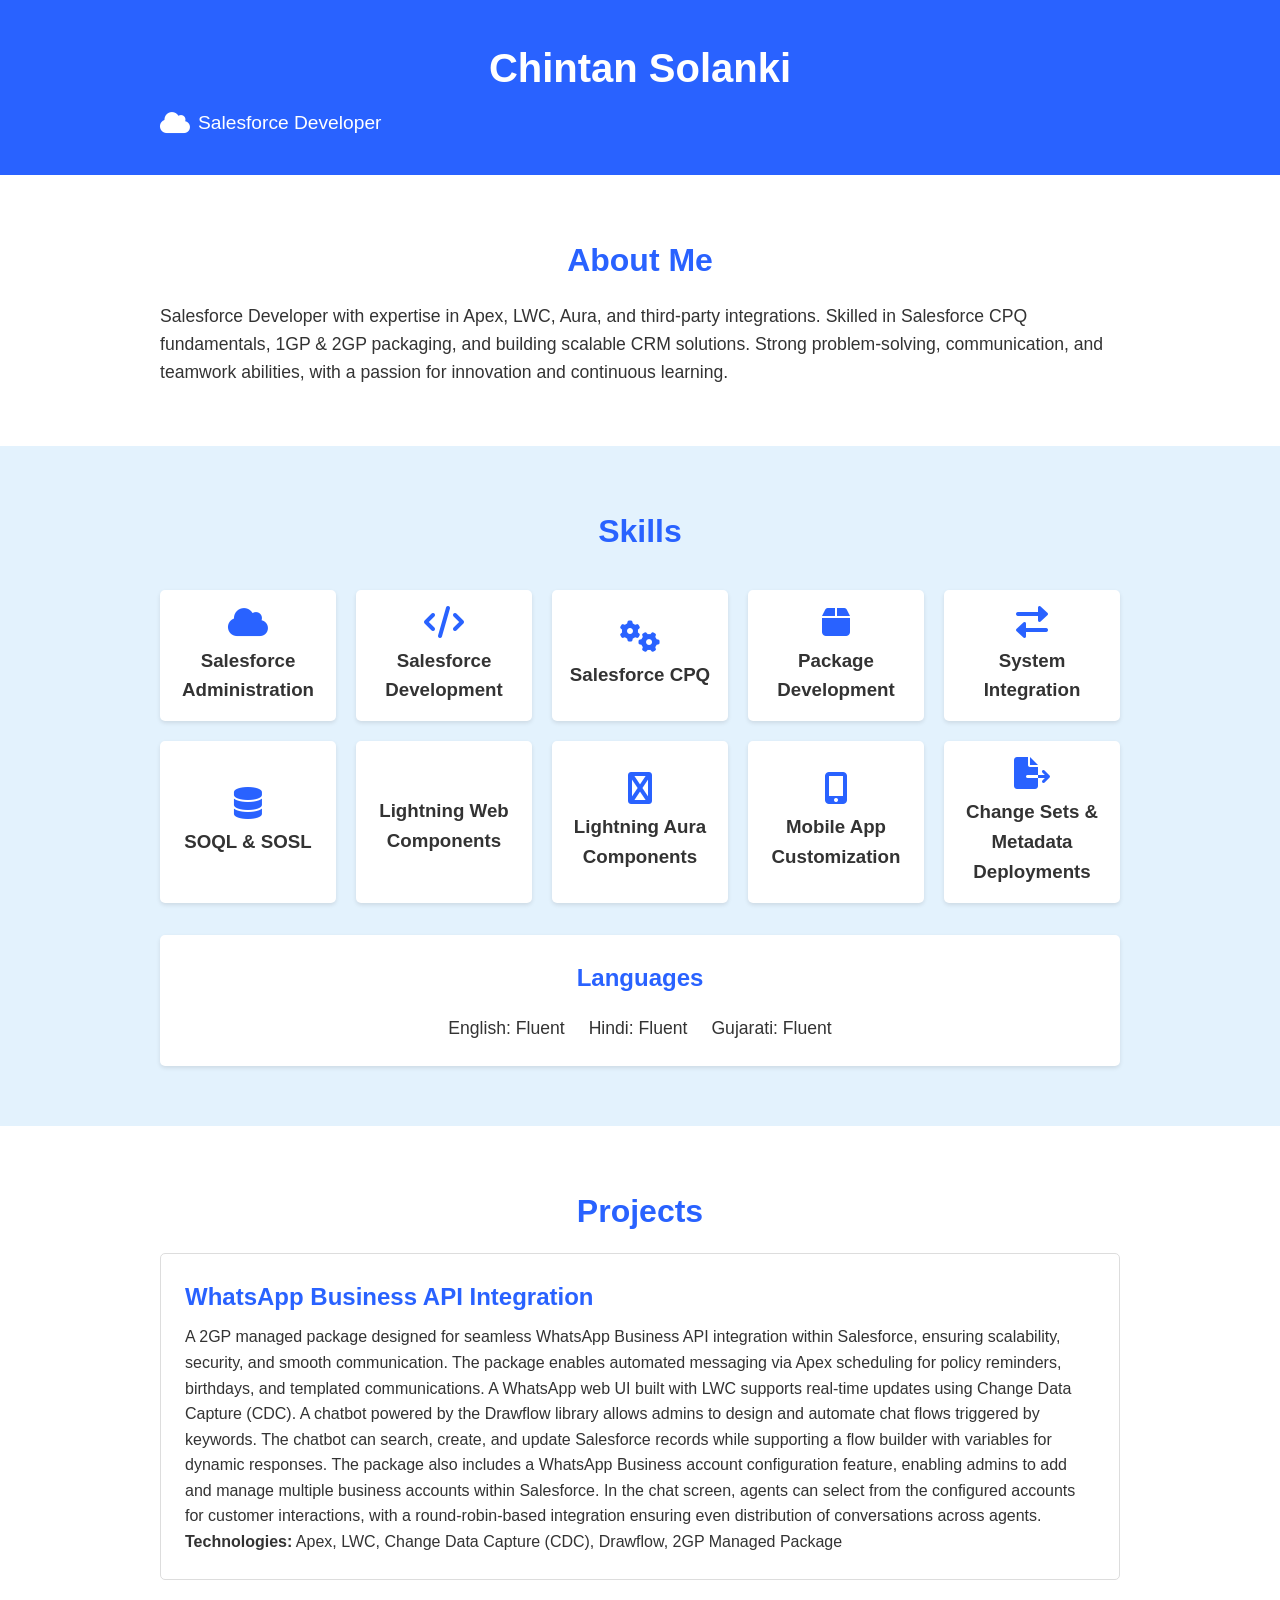
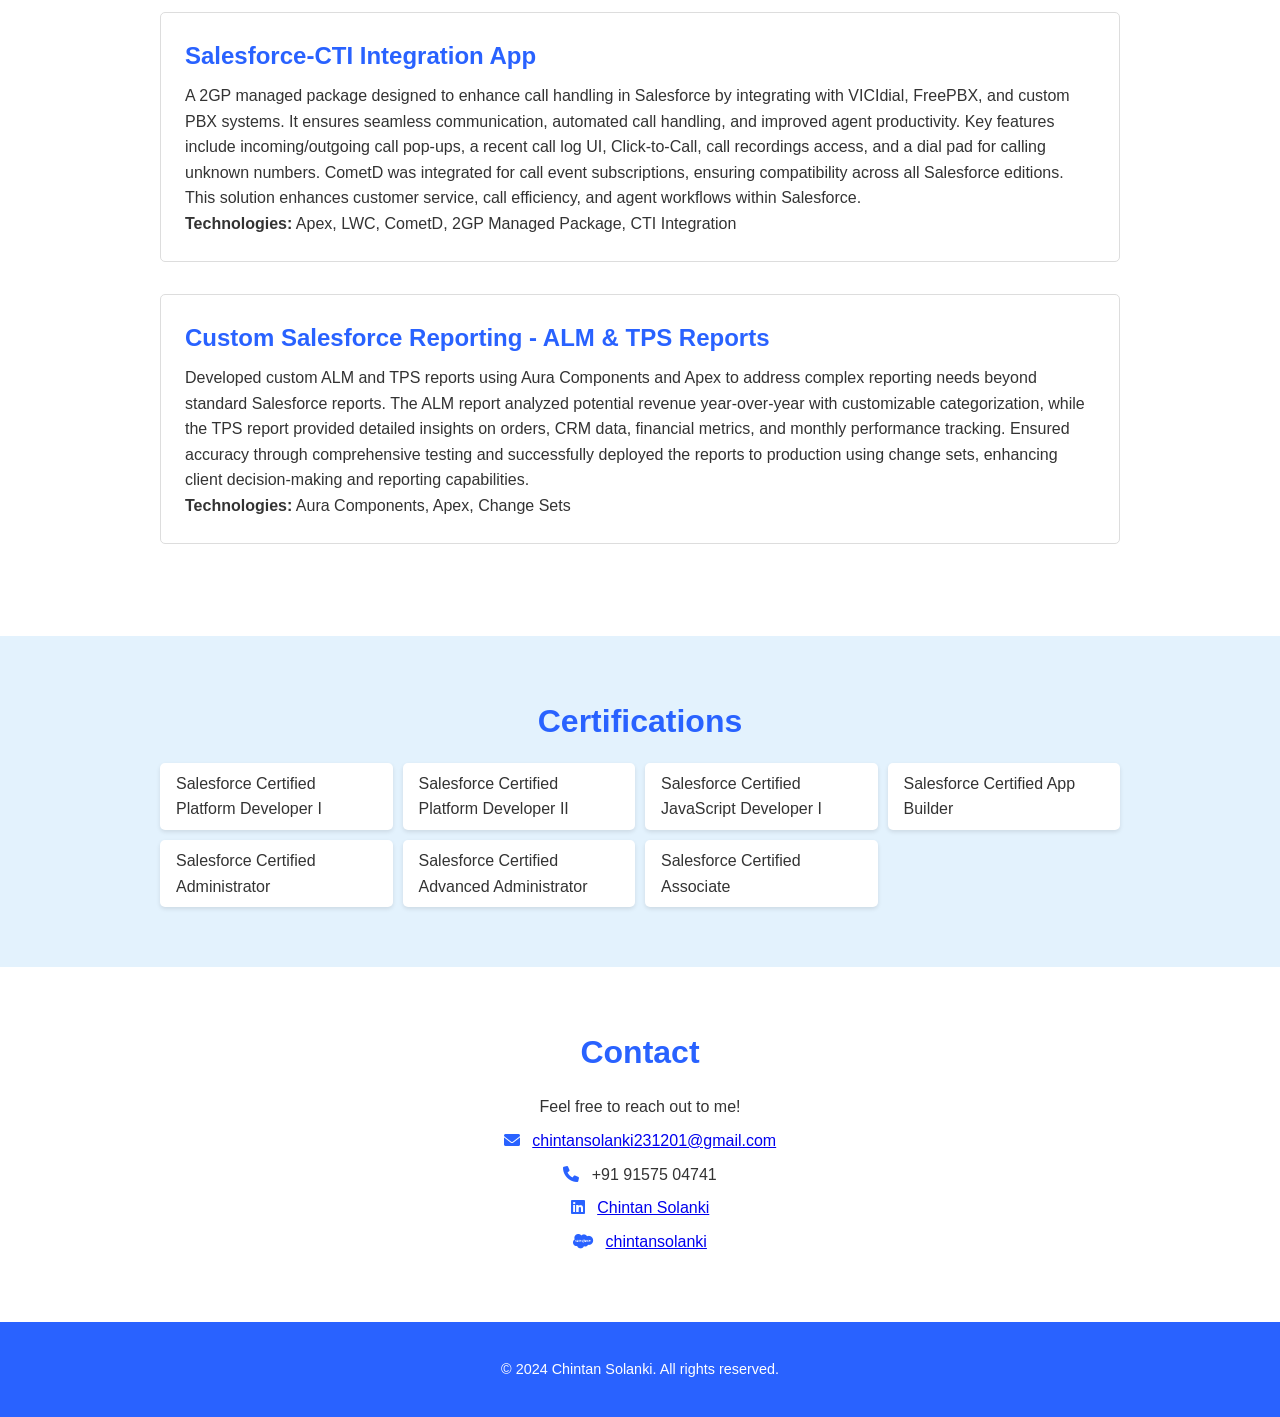
==== index.html @ a6b434b8 "SF Icon Placement Fix" ====
<!DOCTYPE html>
<html lang="en">

    <head>
        <meta charset="UTF-8">
        <meta name="viewport" content="width=device-width, initial-scale=1.0">
        <title>Chintan Solanki - Salesforce Developer</title>
        <link rel="stylesheet" href="css/style.css">
        <link rel="stylesheet" href="https://cdnjs.cloudflare.com/ajax/libs/font-awesome/6.0.0/css/all.min.css"
            integrity="sha512-9usAa10IRO0HhonpyAIVpjrylPvoDwiPUiKdWk5t3PyolY1cOd4DSE0Ga+ri4AuTroPR5aQvXU9xC6qOPnzFeg=="
            crossorigin="anonymous" referrerpolicy="no-referrer" />
            <link rel="icon" href="images/profile.png" type="image/x-icon">
    </head>

    <body>

        <header>
            <div class="container">
                <h1>Chintan Solanki</h1>
                <!-- <img src="images/sf-dev.png" alt=""></img> -->
                <div class="tagline-container">
                    <i class="fa-solid fa-cloud"></i>
                    <p class="tagline">Salesforce Developer</p>
                </div>
            </div>
        </header>

        <main>
            <section id="about" class="about-section">
                <div class="container">
                    <h2>About Me</h2>
                    <p>Salesforce Developer with expertise in Apex, LWC, Aura, and third-party integrations. Skilled in Salesforce CPQ fundamentals, 1GP & 2GP packaging, and building scalable CRM solutions. Strong problem-solving, communication, and teamwork abilities, with a passion for innovation and continuous learning.</p>
                </div>
            </section>

            <section id="skills" class="skills-section">
                <div class="container">
                    <h2>Skills</h2>
                    <div class="skills-grid">
                        <div class="skill-item">
                            <i class="fas fa-cloud"></i>
                            <h3>Salesforce Administration</h3>
                        </div>
                        <div class="skill-item">
                            <i class="fas fa-code"></i>
                            <h3>Salesforce Development</h3>
                        </div>
                        <div class="skill-item">
                            <i class="fas fa-cogs"></i>
                            <h3>Salesforce CPQ</h3>
                        </div>
                        <div class="skill-item">
                            <i class="fas fa-box"></i>
                            <h3>Package Development</h3>
                        </div>
                        <div class="skill-item">
                            <i class="fas fa-exchange-alt"></i>
                            <h3>System Integration</h3>
                        </div>
                        <div class="skill-item">
                            <i class="fas fa-database"></i>
                            <h3>SOQL & SOSL</h3>
                        </div>
                        <div class="skill-item">
                            <i class="fab fa-lightning"></i>
                            <h3>Lightning Web Components</h3>
                        </div>
                        <div class="skill-item">
                            <i class="fab fa-bolt"></i>
                            <h3>Lightning Aura Components</h3>
                        </div>
                        <div class="skill-item">
                            <i class="fas fa-mobile-alt"></i>
                            <h3>Mobile App Customization</h3>
                        </div>
                        <div class="skill-item">
                            <i class="fas fa-file-export"></i>
                            <h3>Change Sets & Metadata Deployments</h3>
                        </div>
                    </div>

                    <div class="languages">
                        <h3>Languages</h3>
                        <ul>
                            <li>English: Fluent</li>
                            <li>Hindi: Fluent</li>
                            <li>Gujarati: Fluent</li>
                        </ul>
                    </div>
                </div>
            </section>

            <section id="projects" class="projects-section">
                <div class="container">
                    <h2>Projects</h2>
                    <div class="project-item">
                        <h3>WhatsApp Business API Integration</h3>
                        <p>A 2GP managed package designed for seamless WhatsApp Business API integration within Salesforce, ensuring scalability, security, and smooth communication. The package enables automated messaging via Apex scheduling for policy reminders, birthdays, and templated communications. A WhatsApp web UI built with LWC supports real-time updates using Change Data Capture (CDC). A chatbot powered by the Drawflow library allows admins to design and automate chat flows triggered by keywords. The chatbot can search, create, and update Salesforce records while supporting a flow builder with variables for dynamic responses. The package also includes a WhatsApp Business account configuration feature, enabling admins to add and manage multiple business accounts within Salesforce. In the chat screen, agents can select from the configured accounts for customer interactions, with a round-robin-based integration ensuring even distribution of conversations across agents.</p>
                        <p><strong>Technologies:</strong> Apex, LWC, Change Data Capture (CDC), Drawflow, 2GP Managed Package</p>
                    </div>
                    <div class="project-item">
                        <h3>Salesforce-CTI Integration App</h3>
                        <p>A 2GP managed package designed to enhance call handling in Salesforce by integrating with VICIdial, FreePBX, and custom PBX systems. It ensures seamless communication, automated call handling, and improved agent productivity. Key features include incoming/outgoing call pop-ups, a recent call log UI, Click-to-Call, call recordings access, and a dial pad for calling unknown numbers. CometD was integrated for call event subscriptions, ensuring compatibility across all Salesforce editions. This solution enhances customer service, call efficiency, and agent workflows within Salesforce.</p>
                        <p><strong>Technologies:</strong> Apex, LWC, CometD, 2GP Managed Package, CTI Integration</p>
                    </div>
                    <div class="project-item">
                        <h3>Custom Salesforce Reporting - ALM & TPS Reports</h3>
                        <p>Developed custom ALM and TPS reports using Aura Components and Apex to address complex reporting needs beyond standard Salesforce reports. The ALM report analyzed potential revenue year-over-year with customizable categorization, while the TPS report provided detailed insights on orders, CRM data, financial metrics, and monthly performance tracking. Ensured accuracy through comprehensive testing and successfully deployed the reports to production using change sets, enhancing client decision-making and reporting capabilities.</p>
                        <p><strong>Technologies:</strong> Aura Components, Apex, Change Sets</p>
                    </div>
                </div>
            </section>

            <section id="certifications" class="certifications-section">
                <div class="container">
                    <h2>Certifications</h2>
                    <ul>
                        <li>Salesforce Certified Platform Developer I</li>
                        <li>Salesforce Certified Platform Developer II</li>
                        <li>Salesforce Certified JavaScript Developer I</li>
                        <li>Salesforce Certified App Builder</li>
                        <li>Salesforce Certified Administrator</li>
                        <li>Salesforce Certified Advanced Administrator</li>
                        <li>Salesforce Certified Associate</li>
                    </ul>
                </div>
            </section>

            <section id="contact" class="contact-section">
                <div class="container">
                    <h2>Contact</h2>
                    <div class="contact-details">
                        <p>Feel free to reach out to me!</p>
                        <p><i class="fas fa-envelope"></i> <a href="mailto:chintansolanki231201@gmail.com">chintansolanki231201@gmail.com</a></p>
                        <p><i class="fas fa-phone"></i> +91 91575 04741</p>
                        <p><i class="fab fa-linkedin"></i> <a href="https://www.linkedin.com/in/Chintan Solanki" target="_blank">Chintan Solanki</a></p>
                        <p><i class="fab fa-salesforce"></i> <a href="https://trailblazer.salesforce.com/me/chintansolanki" target="_blank">chintansolanki</a></p>
                    </div>
                </div>
            </section>
        </main>

        <footer>
            <div class="container">
                <p>&copy; 2024 Chintan Solanki. All rights reserved.</p>
            </div>
        </footer>

    </body>

</html>
---- css/style.css ----
/* Reset some default styles */
body, h1, h2, h3, p, ul, li {
    margin: 0;
    padding: 0;
}

body {
    font-family: 'Open Sans', sans-serif; /* Or Lato, Roboto */
    line-height: 1.6;
    background-color: #f4f8fb; /* Very light blue background */
    color: #333;
}

.container {
    max-width: 960px;
    margin: 0 auto;
    padding: 20px;
}

header {
    background-color: #2962ff;
    color: white;
    padding: 1rem 0;
    text-align: center;
}

header h1 {
    font-size: 2.5rem;
    margin-bottom: 0.5rem;
}

header .tagline {
    font-size: 1.2rem; /* Corrected typo: was 12.rem */
    font-weight: 300;
}

.tagline-container {
    display: flex;
    align-items: center;
    gap: 8px; /* Adjust spacing between icon and text */
}

.tagline-container i {
    font-size: 1.5rem; /* Adjust icon size */
}

.cta-button {
    display: inline-block;
    padding: 0.75rem 1.5rem;
    background-color: #00b0ff; /* A lighter, accent blue */
    color: white;
    text-decoration: none;
    border-radius: 5px;
    margin-top: 1rem;
    transition: background-color 0.3s ease;
}

.cta-button:hover {
    background-color: #0091ea;
}

/* Main Sections */
main section {
    padding: 40px 0;
}

main h2 {
    font-size: 2rem;
    margin-bottom: 1rem;
    color: #2962ff;
    text-align: center;
}

/* About Section */
.about-section {
    background-color: white;
}

.about-section p {
    font-size: 1.1rem;
}

/* Skills Section */
.skills-section {
    background-color: #e3f2fd; /* Lightest blue for skills */
}

.skills-grid {
    display: grid;
    grid-template-columns: repeat(auto-fit, minmax(150px, 1fr));
    gap: 20px;
    text-align: center;
    margin-top: 2rem;
}

.skill-item {
    background-color: white;
    padding: 1rem;
    border-radius: 5px;
    box-shadow: 0 2px 4px rgba(0, 0, 0, 0.1);
    display: flex; /* For icon and text alignment */
    flex-direction: column;
    align-items: center;
    justify-content: center;
}

.skill-item i {
    font-size: 2rem;
    color: #2962ff;
    margin-bottom: 0.5rem;
}

/* Languages Section Redesign */
.languages {
    margin-top: 2rem;
    background-color: white;
    padding: 1.5rem;
    border-radius: 5px;
    box-shadow: 0 2px 4px rgba(0, 0, 0, 0.1);
    text-align: center;
}

.languages h3 {
    font-size: 1.5rem;
    color: #2962ff;
    margin-bottom: 1rem;
}

.languages ul {
    list-style: none;
    padding: 0;
    display: flex;
    gap: 1.5rem;
    justify-content: center;
    align-items: center;
}

.languages li {
    font-size: 1.1rem;
}

/* Projects Section */
.projects-section {
    background-color: white;
}

.project-item {
    margin-bottom: 2rem;
    padding: 1.5rem;
    border: 1px solid #ddd;
    border-radius: 5px;
}

.project-item h3 {
    font-size: 1.5rem;
    color: #2962ff;
    margin-bottom: 0.5rem;
}

.project-item p {
    font-size: 1rem;
}

/* Certifications Section */
.certifications-section {
    background-color: #e3f2fd;
}

.certifications-section ul {
    list-style: none;
    display: grid;
    grid-template-columns: repeat(auto-fit, minmax(200px, 1fr));
    gap: 10px;
}

.certifications-section li {
    background-color: white;
    padding: 0.5rem 1rem;
    border-radius: 5px;
    box-shadow: 0 2px 4px rgba(0, 0, 0, 0.1);
}

/* Contact Section */
.contact-section {
    background-color: white;
}

.contact-details {
    margin-top: 1rem;
    text-align: center;
}

.contact-details p {
    margin-bottom: 0.5rem;
}

.contact-details i {
    margin-right: 0.5rem;
    color: #2962ff;
}

/* Footer */
footer {
    background-color: #2962ff;
    color: white;
    text-align: center;
    padding: 1rem 0;
    font-size: 0.9rem;
}

/* Responsive Design */
@media (max-width: 768px) {
    .container {
        padding: 10px;
    }

    header h1 {
        font-size: 2rem;
    }

    .skills-grid {
        grid-template-columns: repeat(auto-fit, minmax(100px, 1fr));
    }

    .certifications-section ul {
         grid-template-columns: 1fr;
    }

    .languages ul {
        flex-direction: column;
    }
}
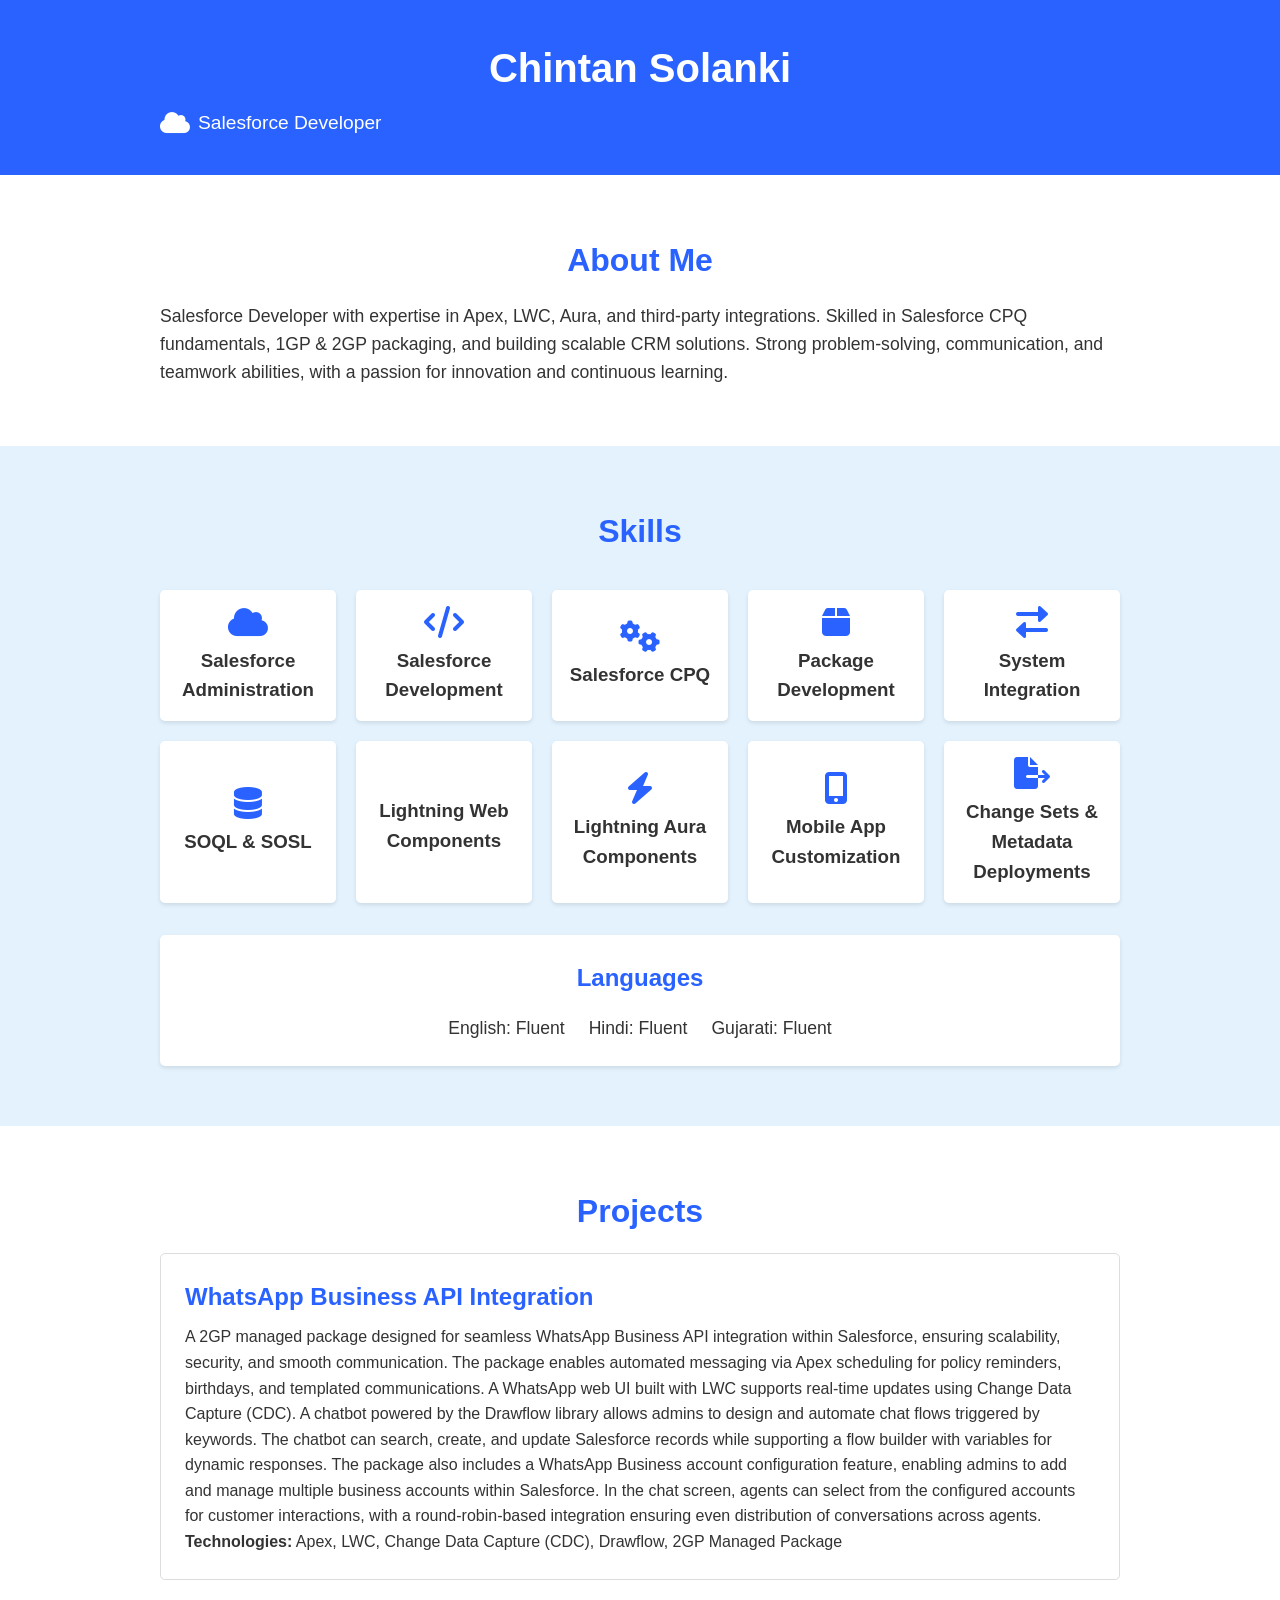
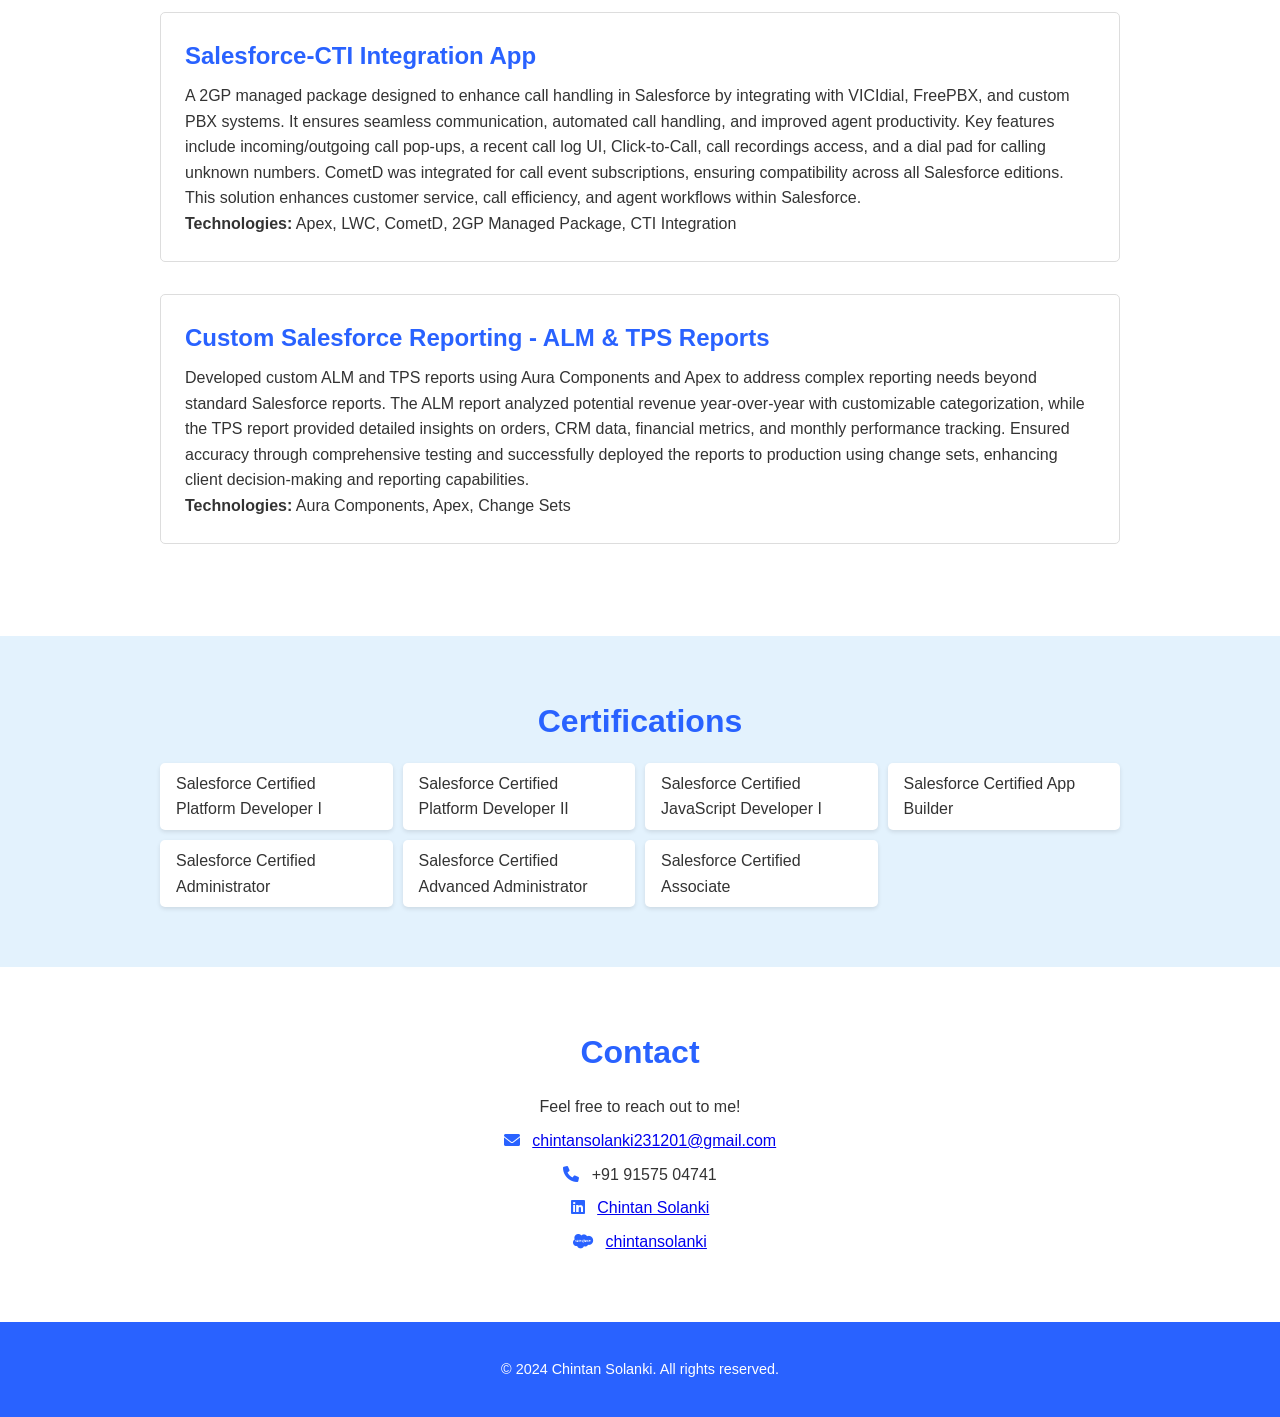
==== commit 172042e2: "Skills Icon Change" ====
--- a/index.html
+++ b/index.html
@@ -62,11 +62,11 @@
                             <h3>SOQL & SOSL</h3>
                         </div>
                         <div class="skill-item">
-                            <i class="fab fa-lightning"></i>
+                            <i class="fas fa-lightning"></i>
                             <h3>Lightning Web Components</h3>
                         </div>
                         <div class="skill-item">
-                            <i class="fab fa-bolt"></i>
+                            <i class="fas fa-bolt"></i>
                             <h3>Lightning Aura Components</h3>
                         </div>
                         <div class="skill-item">
--- a/css/style.css
+++ b/css/style.css
@@ -38,6 +38,7 @@
     display: flex;
     align-items: center;
     gap: 8px; /* Adjust spacing between icon and text */
+    justify-self: center;
 }
 
 .tagline-container i {
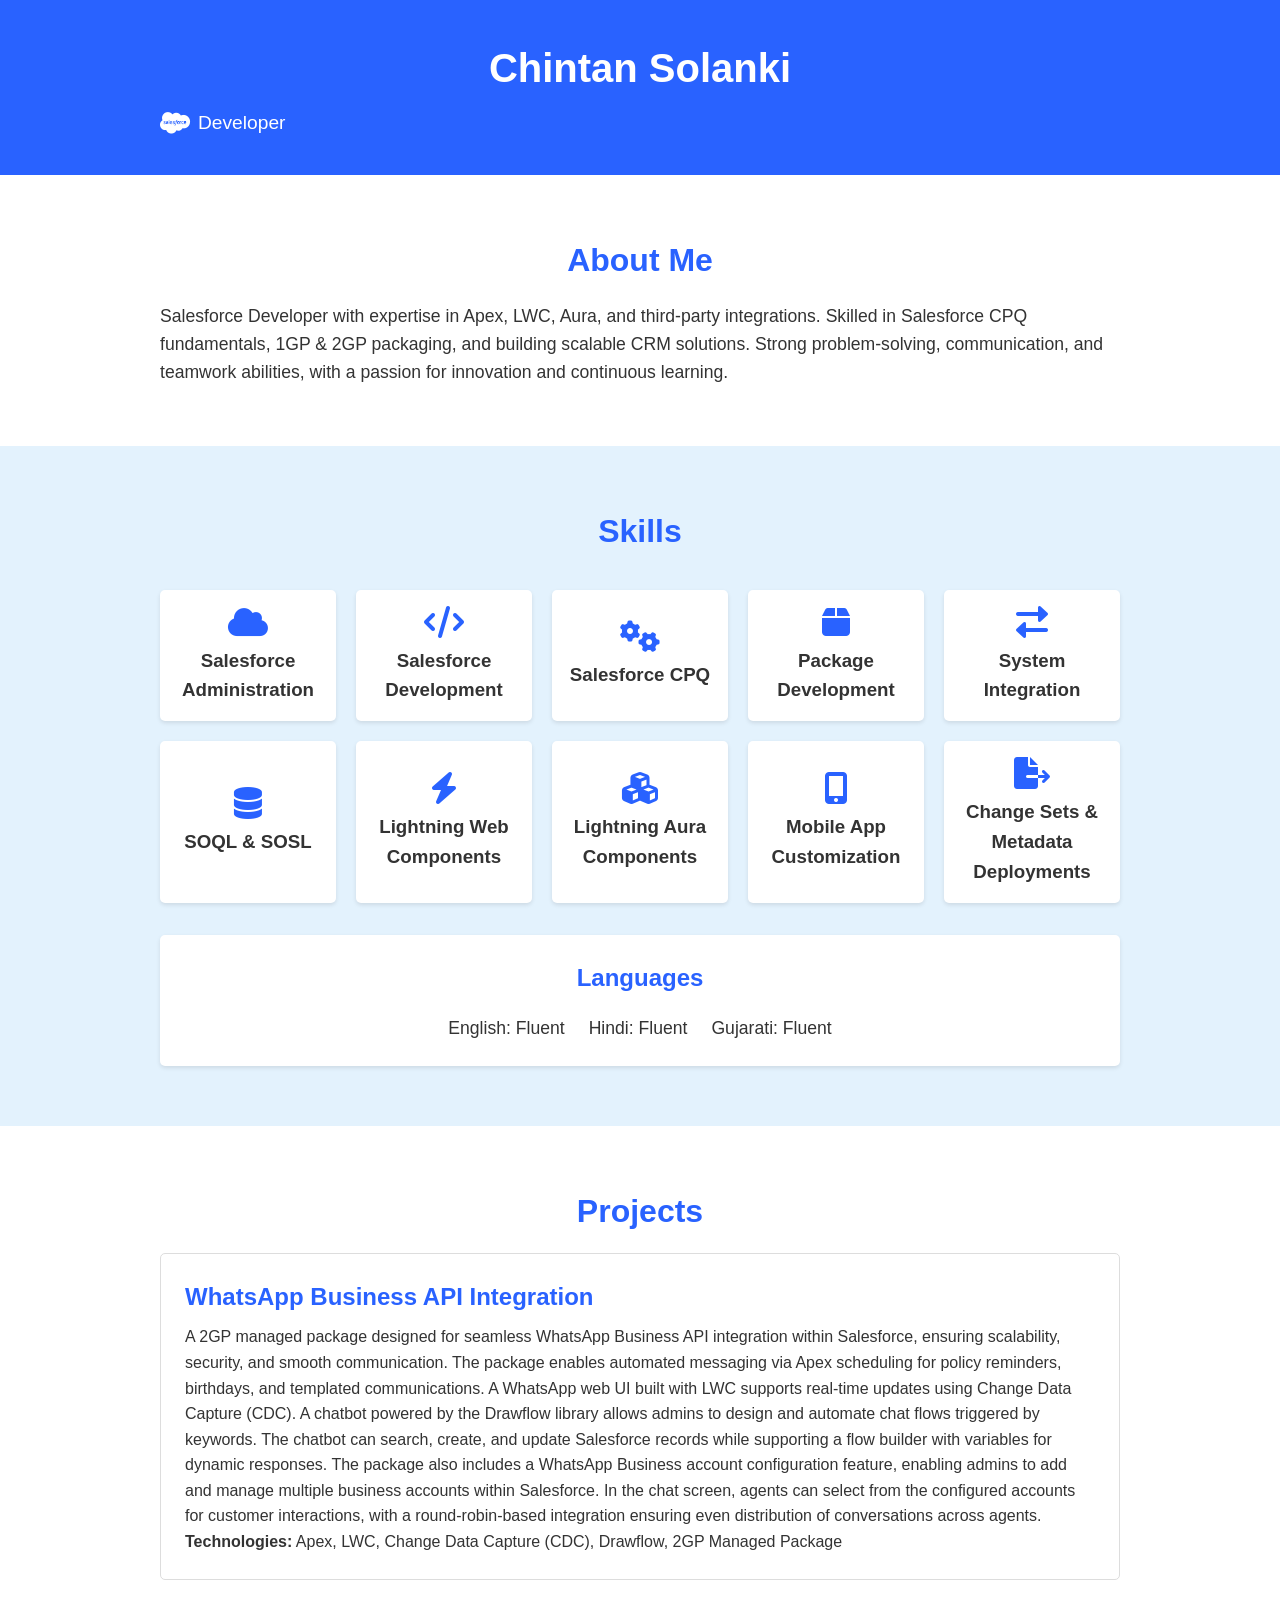
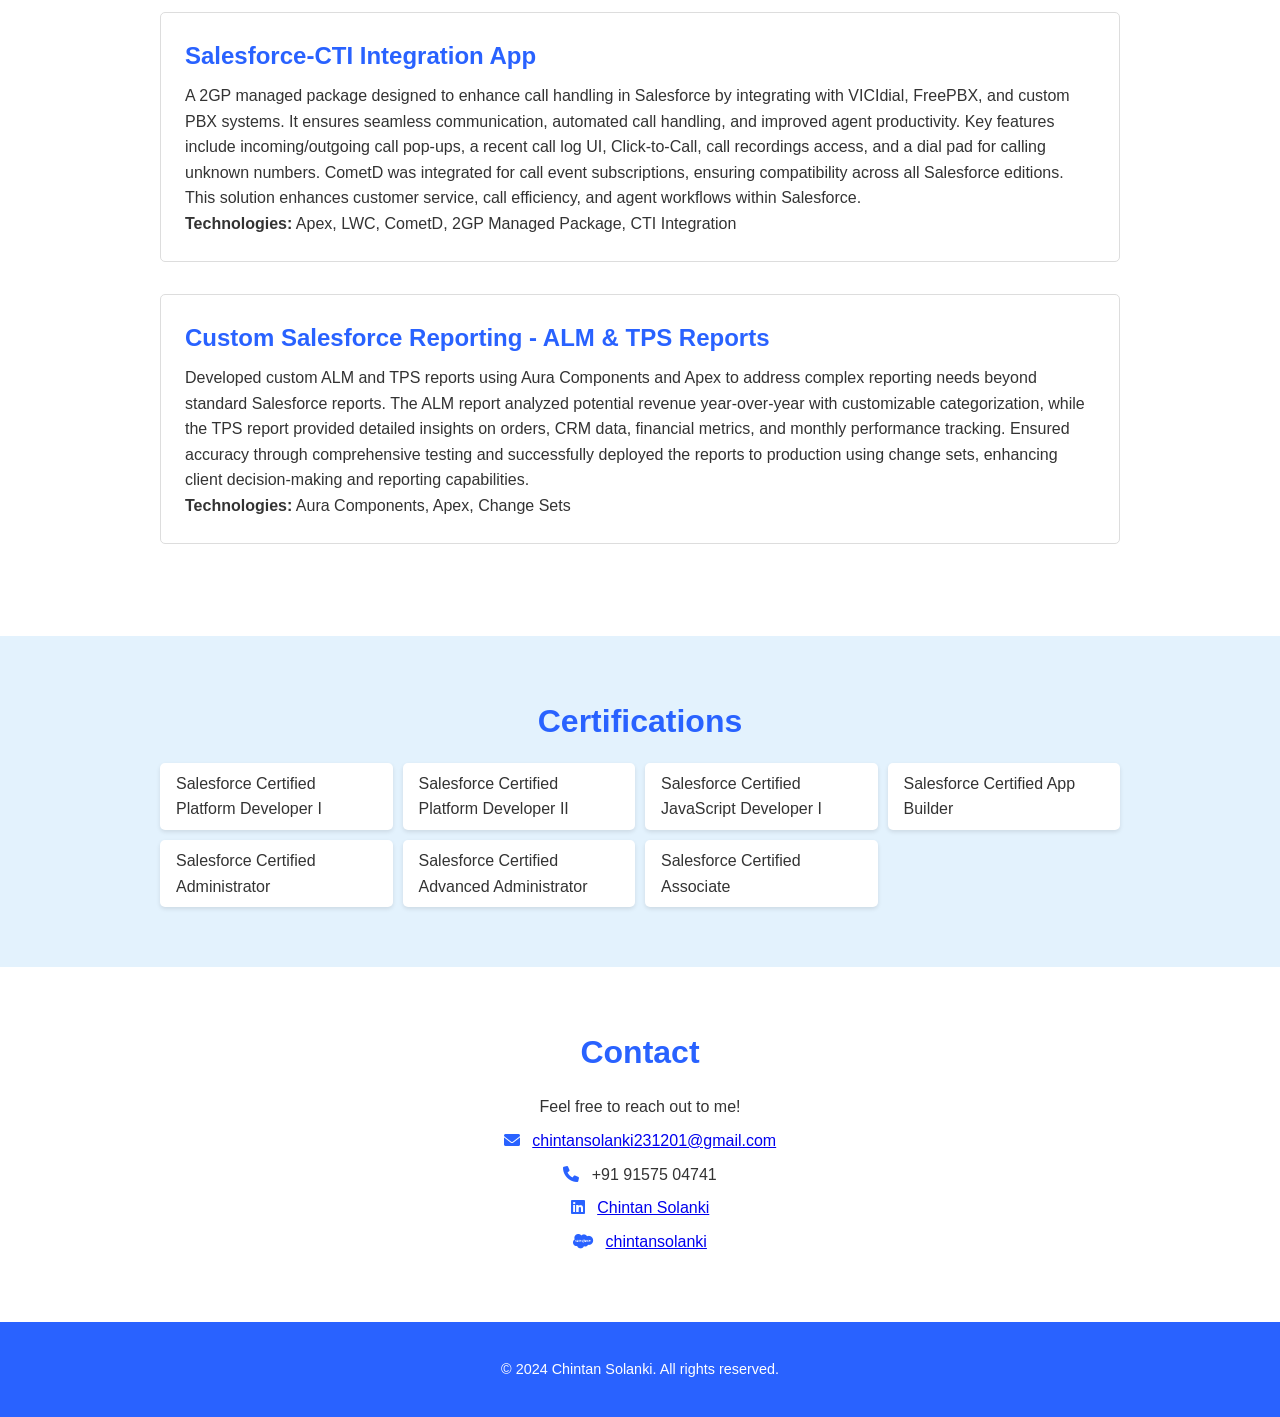
==== commit 1d477bcd: "Icons Change" ====
--- a/index.html
+++ b/index.html
@@ -19,8 +19,9 @@
                 <h1>Chintan Solanki</h1>
                 <!-- <img src="images/sf-dev.png" alt=""></img> -->
                 <div class="tagline-container">
-                    <i class="fa-solid fa-cloud"></i>
-                    <p class="tagline">Salesforce Developer</p>
+                    <!-- <i class="fa-solid fa-cloud"></i> -->
+                    <i class="fa-brands fa-salesforce"></i>
+                    <p class="tagline">Developer</p>
                 </div>
             </div>
         </header>
@@ -62,11 +63,11 @@
                             <h3>SOQL & SOSL</h3>
                         </div>
                         <div class="skill-item">
-                            <i class="fas fa-lightning"></i>
+                            <i class="fas fa-bolt"></i>
                             <h3>Lightning Web Components</h3>
                         </div>
                         <div class="skill-item">
-                            <i class="fas fa-bolt"></i>
+                            <i class="fas fa-cubes"></i>
                             <h3>Lightning Aura Components</h3>
                         </div>
                         <div class="skill-item">
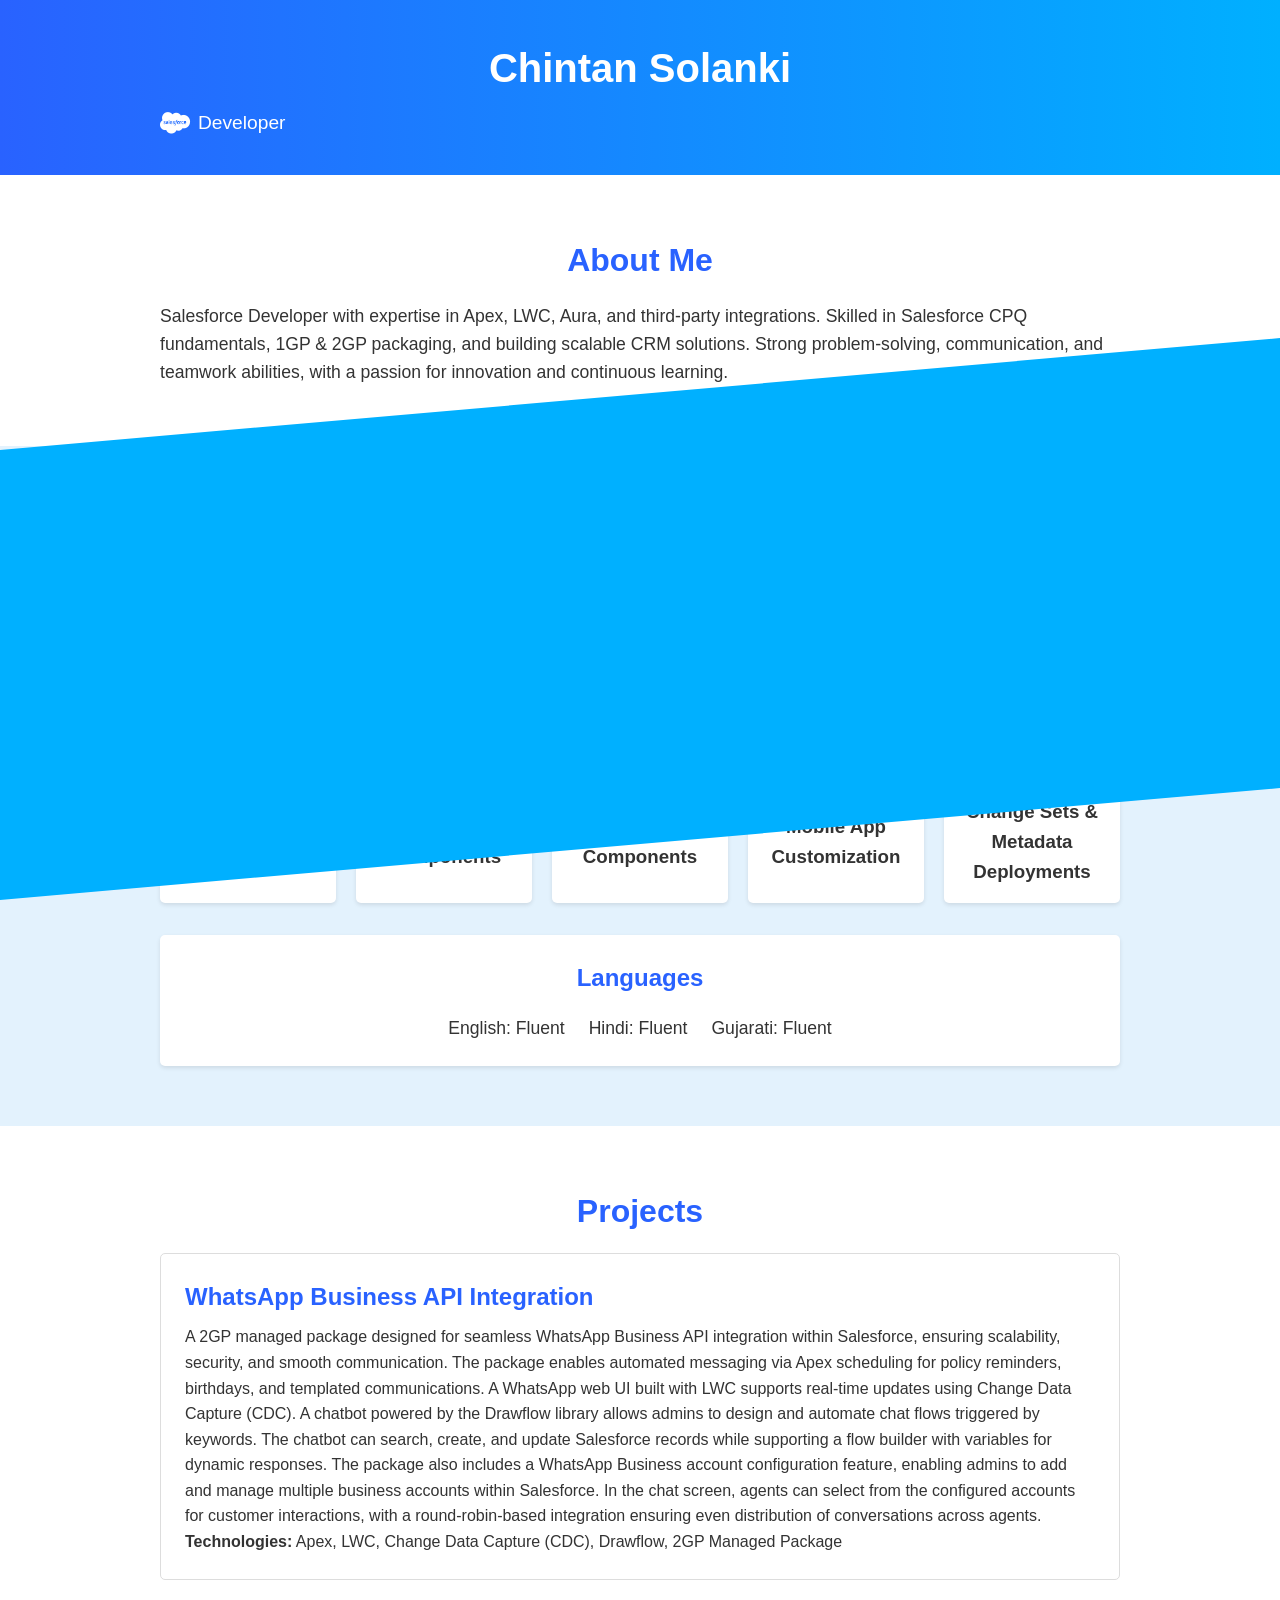
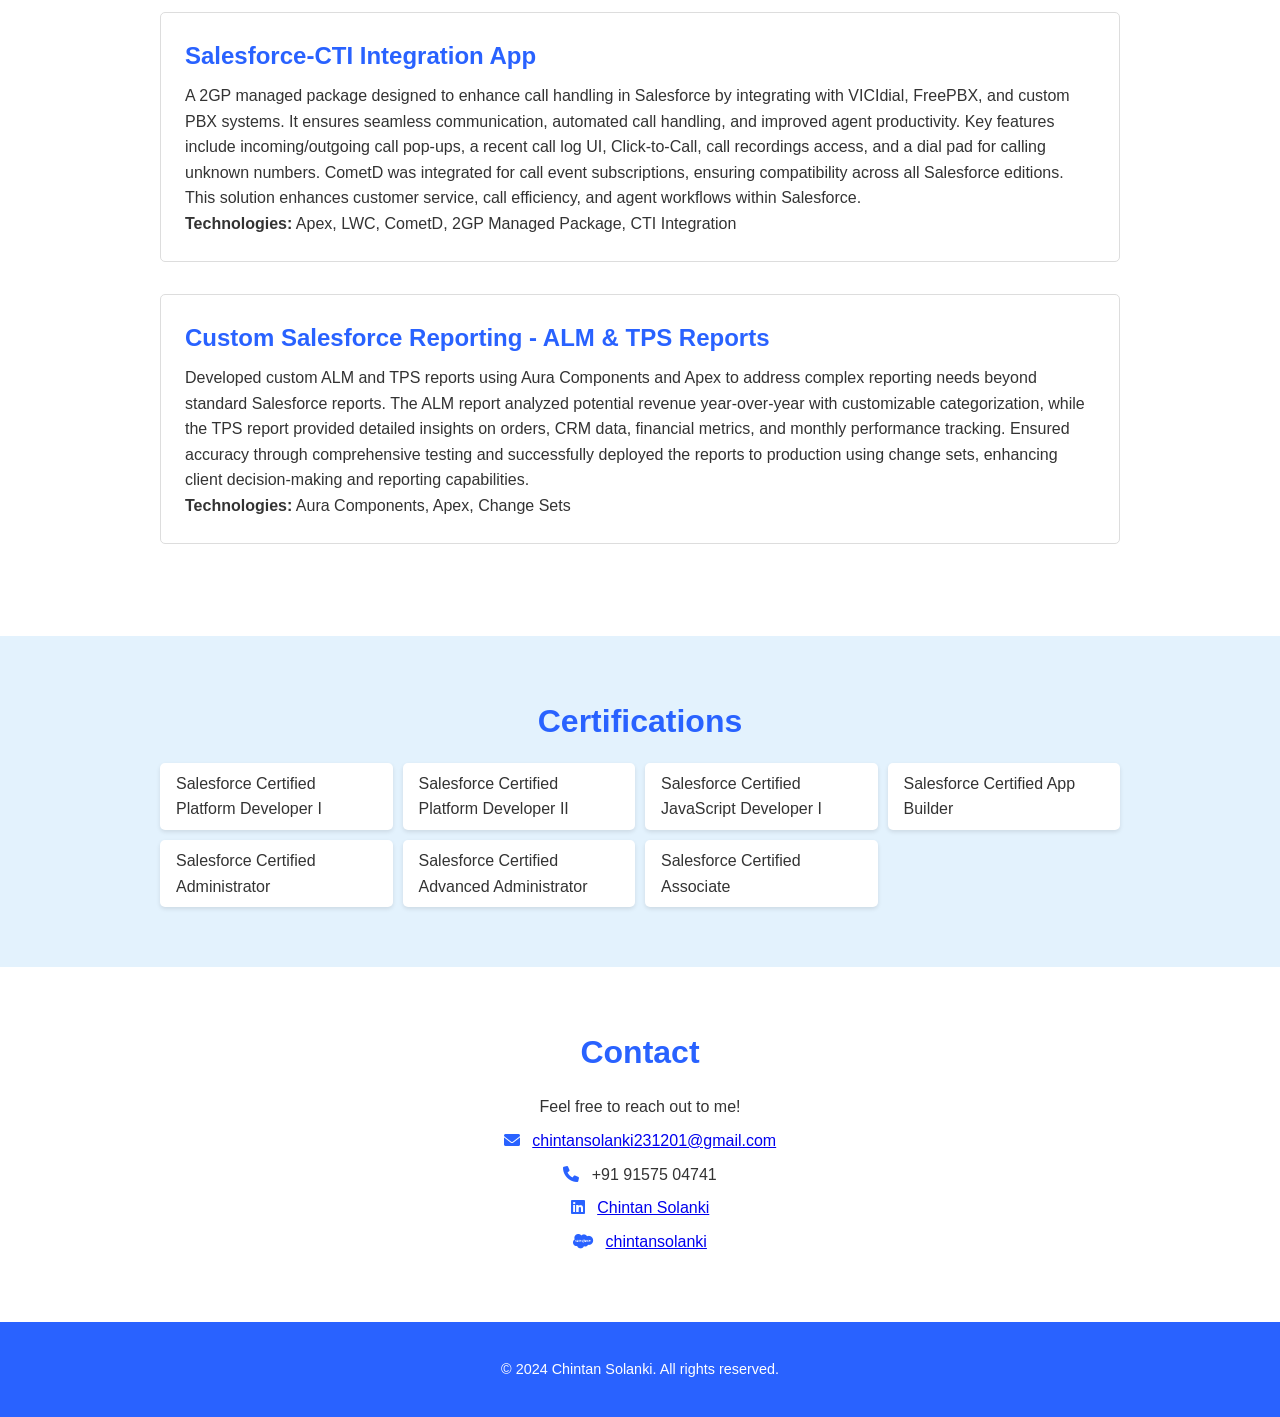
==== commit be3e7412: "Header CSS Change" ====
--- a/index.html
+++ b/index.html
@@ -17,9 +17,7 @@
         <header>
             <div class="container">
                 <h1>Chintan Solanki</h1>
-                <!-- <img src="images/sf-dev.png" alt=""></img> -->
                 <div class="tagline-container">
-                    <!-- <i class="fa-solid fa-cloud"></i> -->
                     <i class="fa-brands fa-salesforce"></i>
                     <p class="tagline">Developer</p>
                 </div>
--- a/css/style.css
+++ b/css/style.css
@@ -17,8 +17,21 @@
     padding: 20px;
 }
 
+header::before {
+    content: "";
+    position: absolute;
+    bottom: 0;
+    left: 0;
+    width: 100%;
+    height: 50%; /* Adjust height of the shape */
+    background-color: #00b0ff; /* Lighter blue for the shape */
+    transform: skewY(-5deg); /* Adjust the angle of the diagonal cut */
+    transform-origin: bottom left;
+    z-index: 1; /* Place the shape behind the content */
+}
+
 header {
-    background-color: #2962ff;
+    background: linear-gradient(to right, #2962ff, #00b0ff);
     color: white;
     padding: 1rem 0;
     text-align: center;
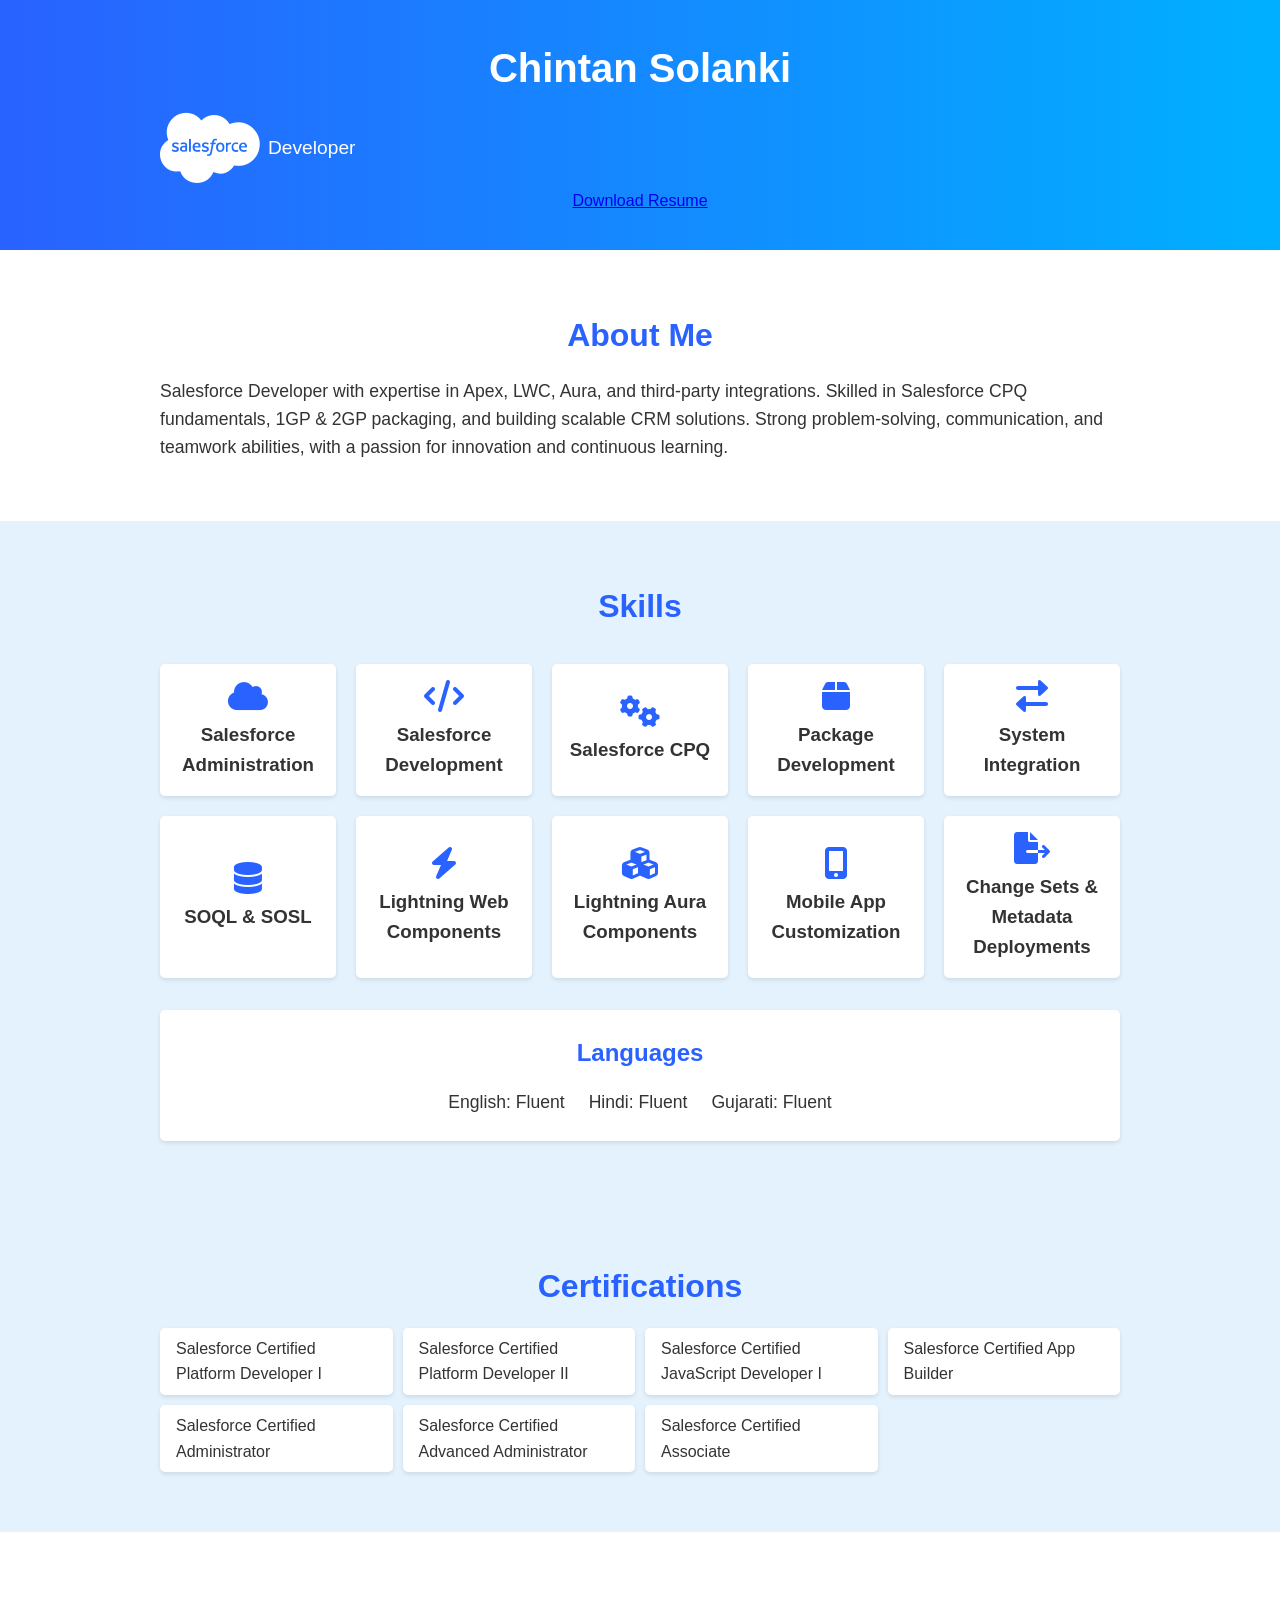
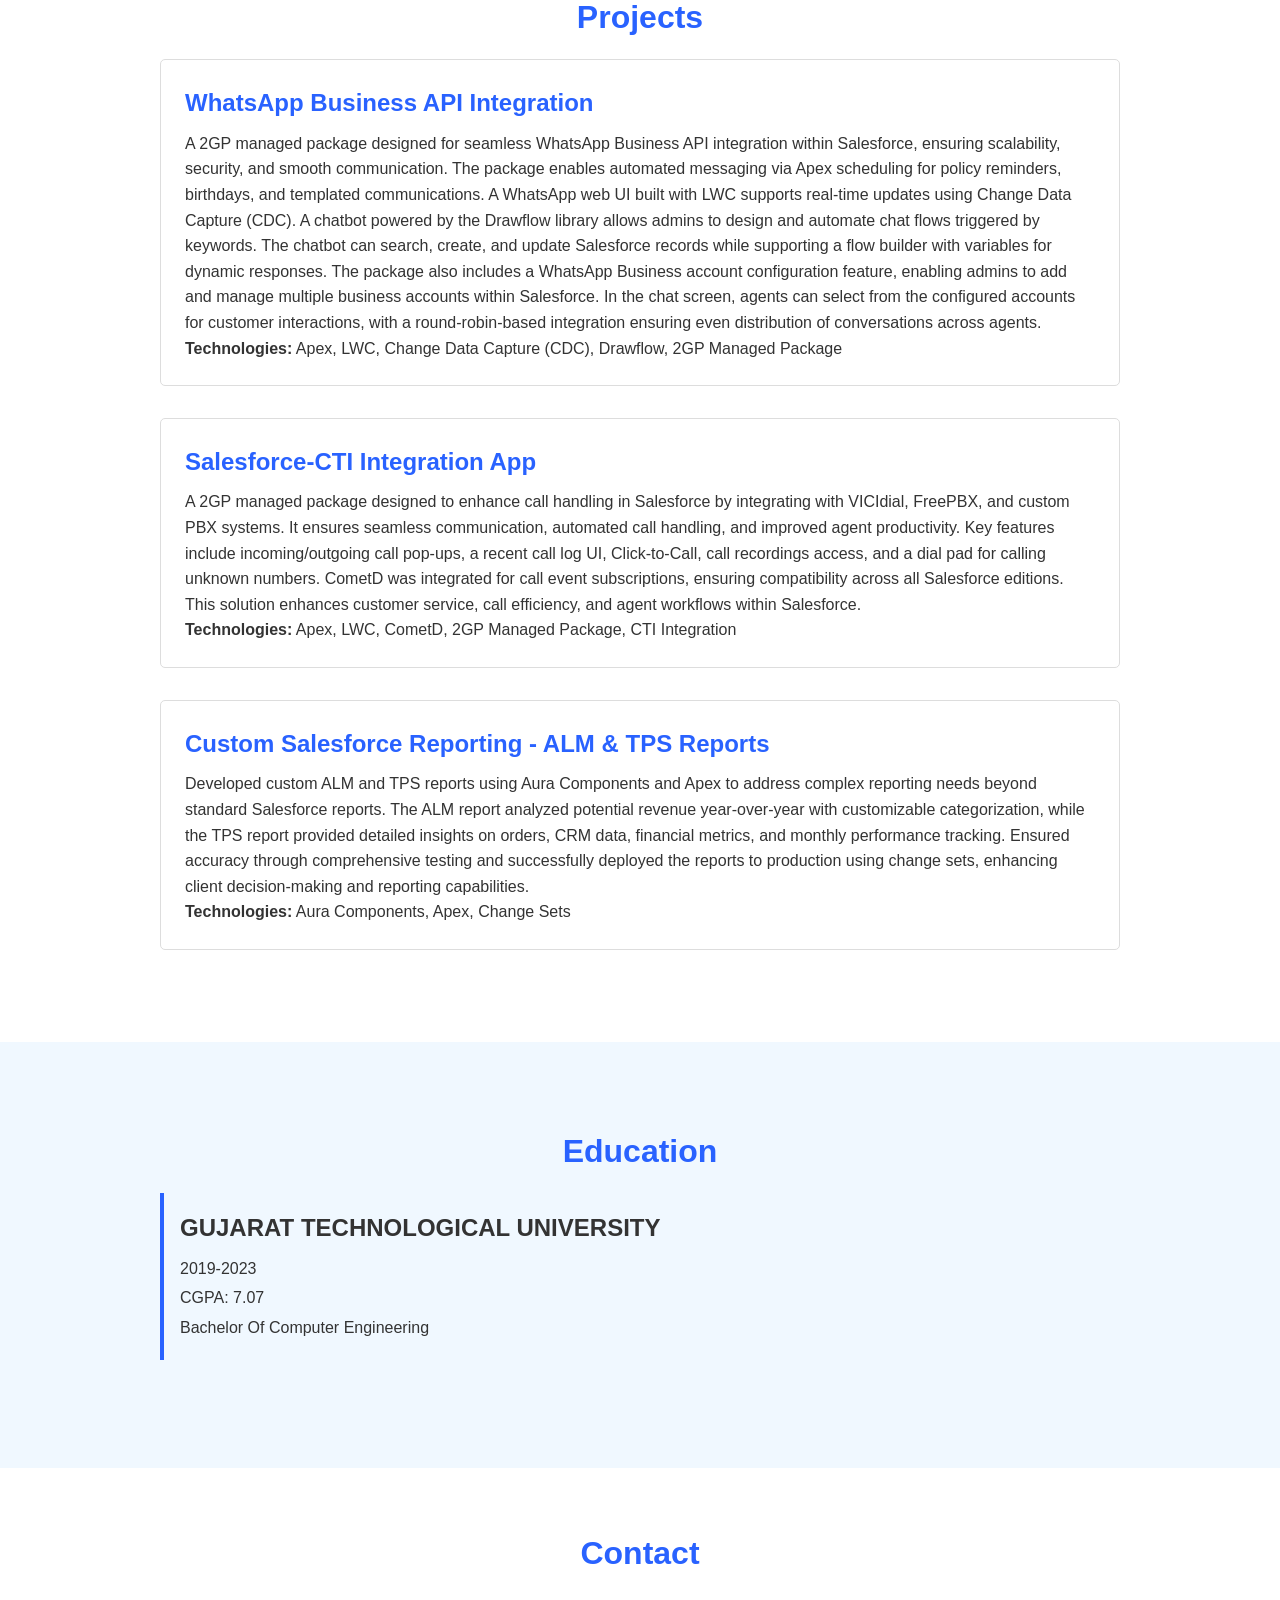
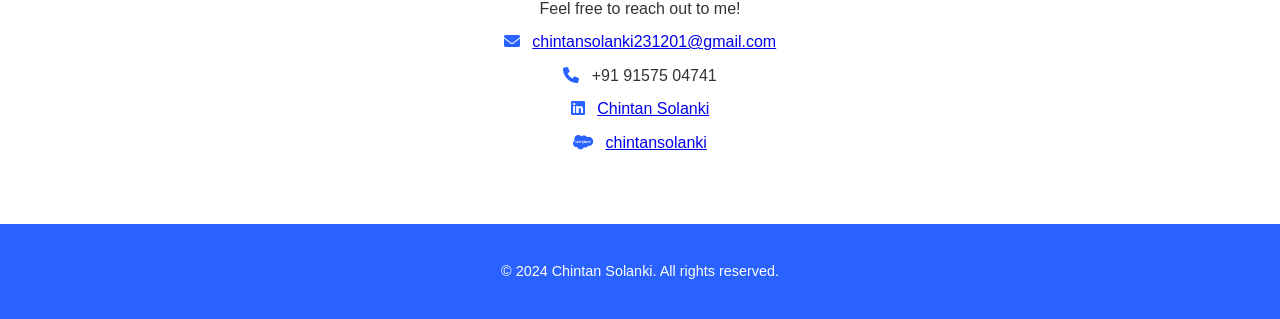
==== commit b19abd7b: "Edu Section Added" ====
--- a/index.html
+++ b/index.html
@@ -21,6 +21,7 @@
                     <i class="fa-brands fa-salesforce"></i>
                     <p class="tagline">Developer</p>
                 </div>
+                <a href="documents/resume.pdf" target="_blank" class="resume-button">Download Resume</a>
             </div>
         </header>
 
@@ -88,6 +89,21 @@
                     </div>
                 </div>
             </section>
+            
+            <section id="certifications" class="certifications-section">
+                <div class="container">
+                    <h2>Certifications</h2>
+                    <ul>
+                        <li>Salesforce Certified Platform Developer I</li>
+                        <li>Salesforce Certified Platform Developer II</li>
+                        <li>Salesforce Certified JavaScript Developer I</li>
+                        <li>Salesforce Certified App Builder</li>
+                        <li>Salesforce Certified Administrator</li>
+                        <li>Salesforce Certified Advanced Administrator</li>
+                        <li>Salesforce Certified Associate</li>
+                    </ul>
+                </div>
+            </section>
 
             <section id="projects" class="projects-section">
                 <div class="container">
@@ -110,18 +126,15 @@
                 </div>
             </section>
 
-            <section id="certifications" class="certifications-section">
+            <section id="education" class="education-section">
                 <div class="container">
-                    <h2>Certifications</h2>
-                    <ul>
-                        <li>Salesforce Certified Platform Developer I</li>
-                        <li>Salesforce Certified Platform Developer II</li>
-                        <li>Salesforce Certified JavaScript Developer I</li>
-                        <li>Salesforce Certified App Builder</li>
-                        <li>Salesforce Certified Administrator</li>
-                        <li>Salesforce Certified Advanced Administrator</li>
-                        <li>Salesforce Certified Associate</li>
-                    </ul>
+                    <h2>Education</h2>
+                    <div class="education-item">
+                        <h3>GUJARAT TECHNOLOGICAL UNIVERSITY</h3>
+                        <p>2019-2023</p>
+                        <p>CGPA: 7.07</p>
+                        <p>Bachelor Of Computer Engineering</p>
+                    </div>
                 </div>
             </section>
 
--- a/css/style.css
+++ b/css/style.css
@@ -17,19 +17,6 @@
     padding: 20px;
 }
 
-header::before {
-    content: "";
-    position: absolute;
-    bottom: 0;
-    left: 0;
-    width: 100%;
-    height: 50%; /* Adjust height of the shape */
-    background-color: #00b0ff; /* Lighter blue for the shape */
-    transform: skewY(-5deg); /* Adjust the angle of the diagonal cut */
-    transform-origin: bottom left;
-    z-index: 1; /* Place the shape behind the content */
-}
-
 header {
     background: linear-gradient(to right, #2962ff, #00b0ff);
     color: white;
@@ -55,7 +42,7 @@
 }
 
 .tagline-container i {
-    font-size: 1.5rem; /* Adjust icon size */
+    font-size: 5rem; /* Adjust icon size */
 }
 
 .cta-button {
@@ -153,6 +140,26 @@
     font-size: 1.1rem;
 }
 
+.education-section {
+    padding: 4rem 0;
+    background-color: #f0f8ff; /* A slightly different background to distinguish it (optional) */
+}
+
+.education-item {
+    margin-bottom: 1.5rem;
+    padding: 1rem;
+    border-left: 0.25rem solid #2962ff; /* Optional: A colored bar on the left */
+}
+
+.education-item h3 {
+    font-size: 1.5rem;
+    margin-bottom: 0.5rem;
+}
+
+.education-item p {
+    margin-bottom: 0.25rem;
+}
+
 /* Projects Section */
 .projects-section {
     background-color: white;
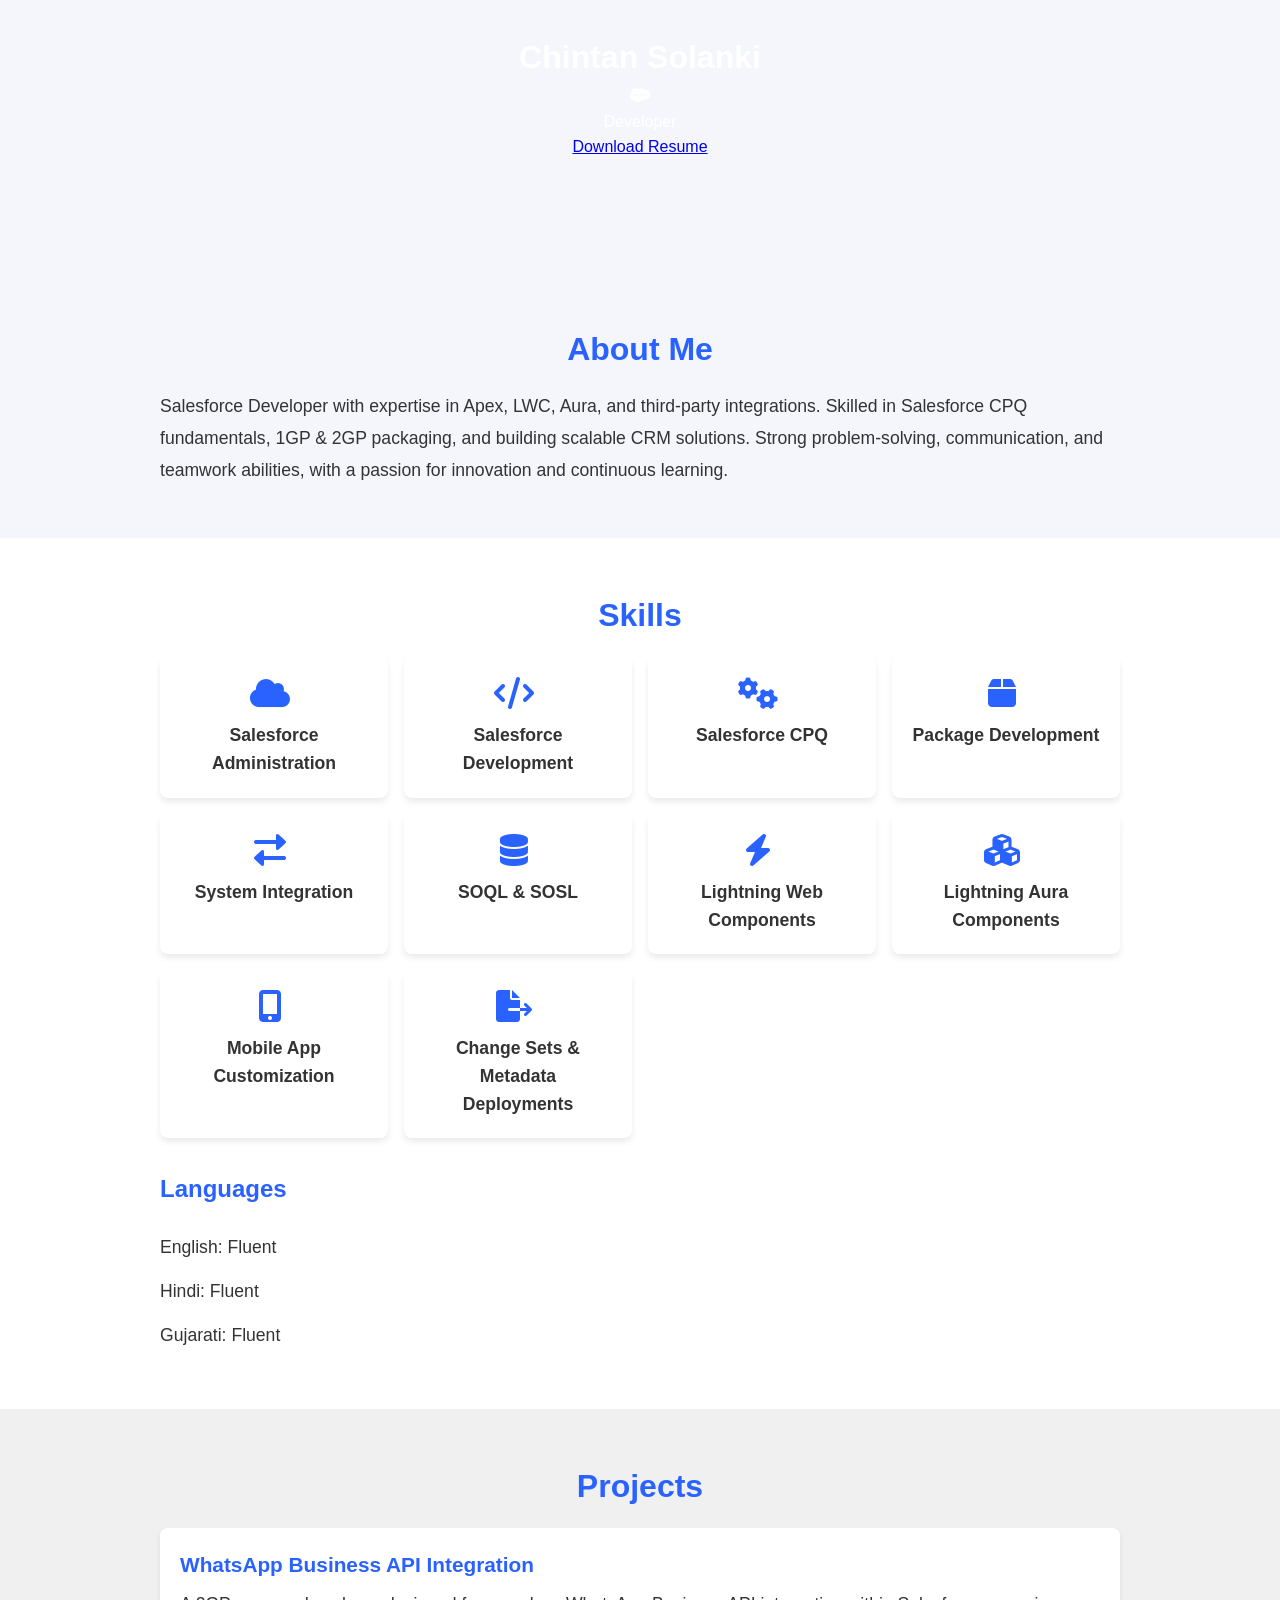
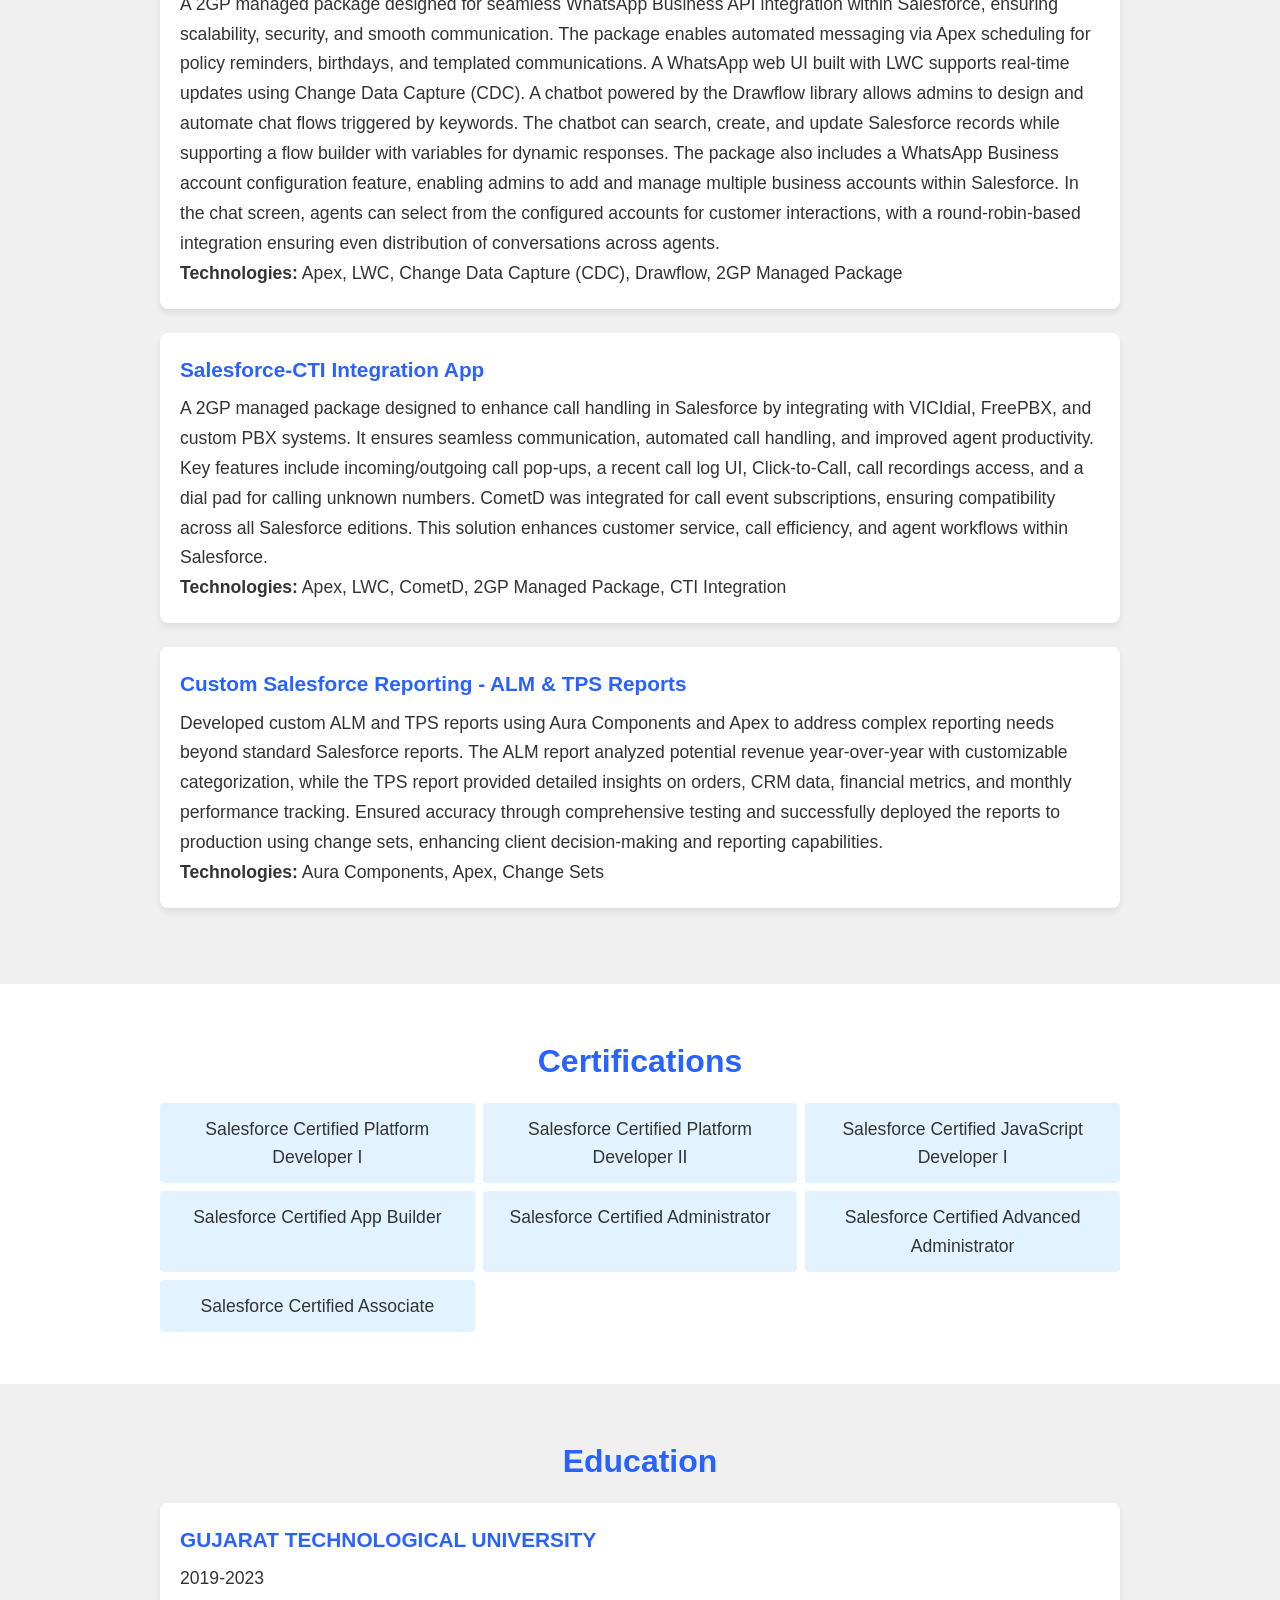
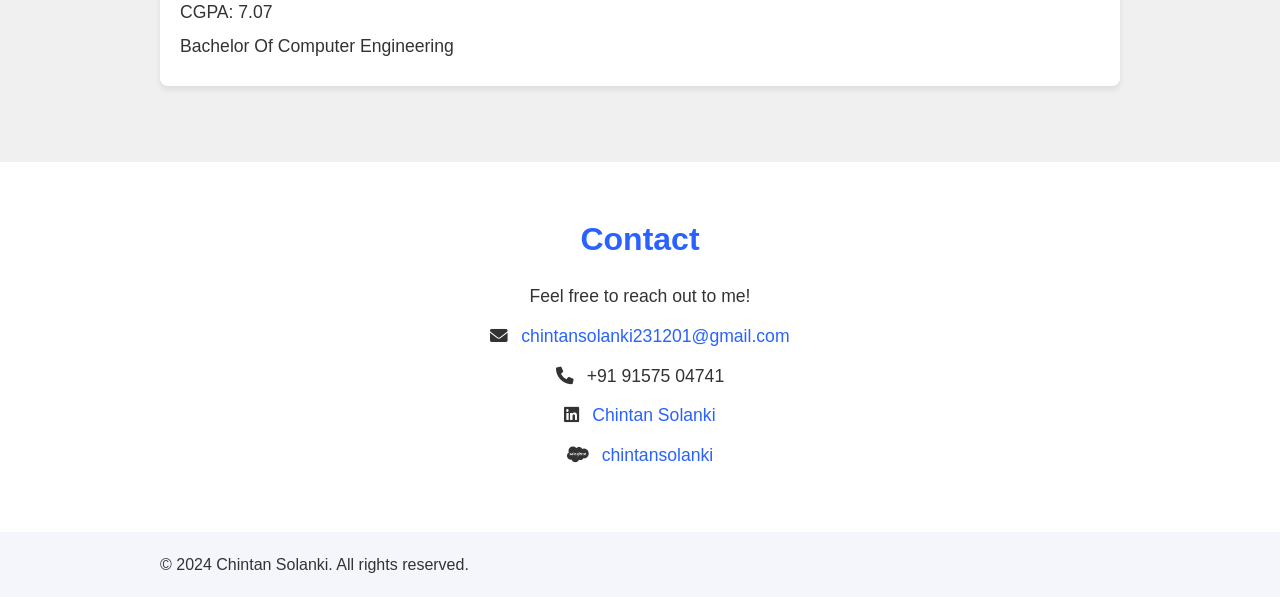
==== commit c344ebe8: "Reorder Sections" ====
--- a/index.html
+++ b/index.html
@@ -90,21 +90,6 @@
                 </div>
             </section>
             
-            <section id="certifications" class="certifications-section">
-                <div class="container">
-                    <h2>Certifications</h2>
-                    <ul>
-                        <li>Salesforce Certified Platform Developer I</li>
-                        <li>Salesforce Certified Platform Developer II</li>
-                        <li>Salesforce Certified JavaScript Developer I</li>
-                        <li>Salesforce Certified App Builder</li>
-                        <li>Salesforce Certified Administrator</li>
-                        <li>Salesforce Certified Advanced Administrator</li>
-                        <li>Salesforce Certified Associate</li>
-                    </ul>
-                </div>
-            </section>
-
             <section id="projects" class="projects-section">
                 <div class="container">
                     <h2>Projects</h2>
@@ -123,6 +108,21 @@
                         <p>Developed custom ALM and TPS reports using Aura Components and Apex to address complex reporting needs beyond standard Salesforce reports. The ALM report analyzed potential revenue year-over-year with customizable categorization, while the TPS report provided detailed insights on orders, CRM data, financial metrics, and monthly performance tracking. Ensured accuracy through comprehensive testing and successfully deployed the reports to production using change sets, enhancing client decision-making and reporting capabilities.</p>
                         <p><strong>Technologies:</strong> Aura Components, Apex, Change Sets</p>
                     </div>
+                </div>
+            </section>
+
+            <section id="certifications" class="certifications-section">
+                <div class="container">
+                    <h2>Certifications</h2>
+                    <ul>
+                        <li>Salesforce Certified Platform Developer I</li>
+                        <li>Salesforce Certified Platform Developer II</li>
+                        <li>Salesforce Certified JavaScript Developer I</li>
+                        <li>Salesforce Certified App Builder</li>
+                        <li>Salesforce Certified Administrator</li>
+                        <li>Salesforce Certified Advanced Administrator</li>
+                        <li>Salesforce Certified Associate</li>
+                    </ul>
                 </div>
             </section>
 
--- a/css/style.css
+++ b/css/style.css
@@ -5,9 +5,9 @@
 }
 
 body {
-    font-family: 'Open Sans', sans-serif; /* Or Lato, Roboto */
+    font-family: 'Open Sans', sans-serif;
     line-height: 1.6;
-    background-color: #f4f8fb; /* Very light blue background */
+    background-color: #f4f6fb;
     color: #333;
 }
 
@@ -17,108 +17,102 @@
     padding: 20px;
 }
 
+/* Header Styles */
 header {
-    background: linear-gradient(to right, #2962ff, #00b0ff);
+    /* background-color: #2962ff; */
     color: white;
     padding: 1rem 0;
-    text-align: center;
-}
-
-header h1 {
-    font-size: 2.5rem;
-    margin-bottom: 0.5rem;
-}
-
-header .tagline {
-    font-size: 1.2rem; /* Corrected typo: was 12.rem */
-    font-weight: 300;
-}
-
-.tagline-container {
-    display: flex;
-    align-items: center;
-    gap: 8px; /* Adjust spacing between icon and text */
-    justify-self: center;
-}
-
-.tagline-container i {
-    font-size: 5rem; /* Adjust icon size */
-}
-
-.cta-button {
-    display: inline-block;
-    padding: 0.75rem 1.5rem;
-    background-color: #00b0ff; /* A lighter, accent blue */
-    color: white;
-    text-decoration: none;
-    border-radius: 5px;
-    margin-top: 1rem;
-    transition: background-color 0.3s ease;
-}
-
-.cta-button:hover {
-    background-color: #0091ea;
-}
-
-/* Main Sections */
-main section {
-    padding: 40px 0;
-}
-
-main h2 {
-    font-size: 2rem;
-    margin-bottom: 1rem;
-    color: #2962ff;
-    text-align: center;
-}
-
-/* About Section */
+    height: 240px;
+    text-align: center;
+    position: relative;
+    overflow: hidden;
+}
+
+header .container {
+    background: none;
+    padding: 1rem 20px;
+    margin: 0 auto;
+    position: relative;
+    z-index: 2;
+    /* Test Background should be gone */
+    /* background-color: rgba(255, 0, 0, 0.2); */
+}
+
+/* About Section Styles */
 .about-section {
-    background-color: white;
+    padding: 2rem 0;
+}
+
+.about-section h2 {
+    font-size: 2rem;
+    margin-bottom: 1rem;
+    color: #2962ff;
+    text-align: center;
 }
 
 .about-section p {
     font-size: 1.1rem;
-}
-
-/* Skills Section */
+    line-height: 1.8;
+}
+
+/* Skills Section Styles */
 .skills-section {
-    background-color: #e3f2fd; /* Lightest blue for skills */
+    padding: 2rem 0;
+    background-color: #fff;
+}
+
+.skills-section h2 {
+    font-size: 2rem;
+    margin-bottom: 1rem;
+    color: #2962ff;
+    text-align: center;
 }
 
 .skills-grid {
     display: grid;
-    grid-template-columns: repeat(auto-fit, minmax(150px, 1fr));
-    gap: 20px;
-    text-align: center;
-    margin-top: 2rem;
+    grid-template-columns: repeat(auto-fit, minmax(200px, 1fr));
+    gap: 1rem;
 }
 
 .skill-item {
-    background-color: white;
-    padding: 1rem;
-    border-radius: 5px;
-    box-shadow: 0 2px 4px rgba(0, 0, 0, 0.1);
-    display: flex; /* For icon and text alignment */
-    flex-direction: column;
-    align-items: center;
-    justify-content: center;
+    background-color: #fff;
+    padding: 1.25rem;
+    border-radius: 8px;
+    box-shadow: 0 4px 6px rgba(0, 0, 0, 0.08);
+    text-align: center;
 }
 
 .skill-item i {
     font-size: 2rem;
     color: #2962ff;
-    margin-bottom: 0.5rem;
-}
-
-/* Languages Section Redesign */
+    margin-bottom: 0.75rem;
+}
+
+.skill-item h3 {
+    font-size: 1.1rem;
+    margin-bottom: 0;
+}
+
+/* Style for Language Skill Item  */
+.skill-item-languages {
+    grid-column: 1 / -1;   /* Span full width */
+    text-align: left;        /* Left-align the text */
+}
+
+.skill-item-languages h3 {
+    font-size: 1.2rem;
+    color: #2962ff;
+    margin-bottom: 0.5rem;
+}
+
+.skill-item-languages p {
+    font-size: 1rem;
+    margin: 0;  /* Reset default paragraph margin */
+}
+
+/* Languages Styles (if you keep this separate) */
 .languages {
     margin-top: 2rem;
-    background-color: white;
-    padding: 1.5rem;
-    border-radius: 5px;
-    box-shadow: 0 2px 4px rgba(0, 0, 0, 0.1);
-    text-align: center;
 }
 
 .languages h3 {
@@ -129,85 +123,122 @@
 
 .languages ul {
     list-style: none;
-    padding: 0;
-    display: flex;
-    gap: 1.5rem;
-    justify-content: center;
-    align-items: center;
 }
 
 .languages li {
     font-size: 1.1rem;
-}
-
-.education-section {
-    padding: 4rem 0;
-    background-color: #f0f8ff; /* A slightly different background to distinguish it (optional) */
-}
-
-.education-item {
+    padding: 0.5rem 0;
+}
+
+/* Projects Section Styles */
+.projects-section {
+    padding: 2rem 0;
+    background-color: #f0f0f0;
+}
+
+.projects-section h2 {
+    font-size: 2rem;
+    margin-bottom: 1rem;
+    color: #2962ff;
+    text-align: center;
+}
+
+.project-item {
+    background-color: #fff;
+    padding: 1.25rem;
+    border-radius: 8px;
+    box-shadow: 0 4px 6px rgba(0, 0, 0, 0.08);
     margin-bottom: 1.5rem;
-    padding: 1rem;
-    border-left: 0.25rem solid #2962ff; /* Optional: A colored bar on the left */
-}
-
-.education-item h3 {
-    font-size: 1.5rem;
-    margin-bottom: 0.5rem;
-}
-
-.education-item p {
-    margin-bottom: 0.25rem;
-}
-
-/* Projects Section */
-.projects-section {
-    background-color: white;
-}
-
-.project-item {
-    margin-bottom: 2rem;
-    padding: 1.5rem;
-    border: 1px solid #ddd;
-    border-radius: 5px;
 }
 
 .project-item h3 {
-    font-size: 1.5rem;
+    font-size: 1.3rem;
     color: #2962ff;
     margin-bottom: 0.5rem;
 }
 
 .project-item p {
-    font-size: 1rem;
-}
-
-/* Certifications Section */
+    font-size: 1.1rem;
+    line-height: 1.7;
+}
+
+/* Certifications Section Styles */
 .certifications-section {
-    background-color: #e3f2fd;
+    padding: 2rem 0;
+    background-color: #fff;
+}
+
+.certifications-section h2 {
+    font-size: 2rem;
+    margin-bottom: 1rem;
+    color: #2962ff;
+    text-align: center;
 }
 
 .certifications-section ul {
     list-style: none;
     display: grid;
-    grid-template-columns: repeat(auto-fit, minmax(200px, 1fr));
-    gap: 10px;
+    grid-template-columns: repeat(auto-fit, minmax(250px, 1fr));
+    gap: 0.5rem;
 }
 
 .certifications-section li {
-    background-color: white;
-    padding: 0.5rem 1rem;
-    border-radius: 5px;
-    box-shadow: 0 2px 4px rgba(0, 0, 0, 0.1);
-}
-
-/* Contact Section */
+    font-size: 1.1rem;
+    padding: 0.75rem;
+    background-color: #e2f3ff;
+    border-radius: 4px;
+    text-align: center;
+}
+
+/* Education Section Styles */
+.education-section {
+    padding: 2rem 0;
+    background-color: #f0f0f0;
+}
+
+.education-section h2 {
+    font-size: 2rem;
+    margin-bottom: 1rem;
+    color: #2962ff;
+    text-align: center;
+}
+
+.education-item {
+    background-color: #fff;
+    padding: 1.25rem;
+    border-radius: 8px;
+    box-shadow: 0 4px 6px rgba(0, 0, 0, 0.08);
+    margin-bottom: 1.5rem;
+}
+
+.education-item h3 {
+    font-size: 1.3rem;
+    color: #2962ff;
+    margin-bottom: 0.5rem;
+}
+
+.education-item p {
+    font-size: 1.1rem;
+    line-height: 1.7;
+    margin: 0.25rem 0;
+}
+
+/* Contact Section Styles */
 .contact-section {
-    background-color: white;
+    padding: 2rem 0;
+    background-color: #fff;
+}
+
+.contact-section h2 {
+    font-size: 2rem;
+    margin-bottom: 1rem;
+    color: #2962ff;
+    text-align: center;
 }
 
 .contact-details {
-    margin-top: 1rem;
+    font-size: 1.1rem;
+    line-height: 1.8;
     text-align: center;
 }
 
@@ -215,39 +246,31 @@
     margin-bottom: 0.5rem;
 }
 
-.contact-details i {
+.contact-details a {
+    color: #2962ff;
+    text-decoration: none;
+}
+
+.contact-details a:hover {
+    text-decoration: underline;
+}
+
+/* Font Awesome Icons */
+.fas, .fab {
     margin-right: 0.5rem;
-    color: #2962ff;
-}
-
-/* Footer */
-footer {
-    background-color: #2962ff;
-    color: white;
-    text-align: center;
-    padding: 1rem 0;
-    font-size: 0.9rem;
 }
 
 /* Responsive Design */
 @media (max-width: 768px) {
-    .container {
-        padding: 10px;
+    .skills-grid {
+        grid-template-columns: 1fr; /* Single column on smaller screens */
     }
 
-    header h1 {
-        font-size: 2rem;
+    .certifications-section ul {
+        grid-template-columns: 1fr;
     }
 
-    .skills-grid {
-        grid-template-columns: repeat(auto-fit, minmax(100px, 1fr));
-    }
-
-    .certifications-section ul {
-         grid-template-columns: 1fr;
-    }
-
-    .languages ul {
-        flex-direction: column;
+    .skill-item-languages {
+        grid-column: 1 / 1;  /* Reset to single column */
     }
 }
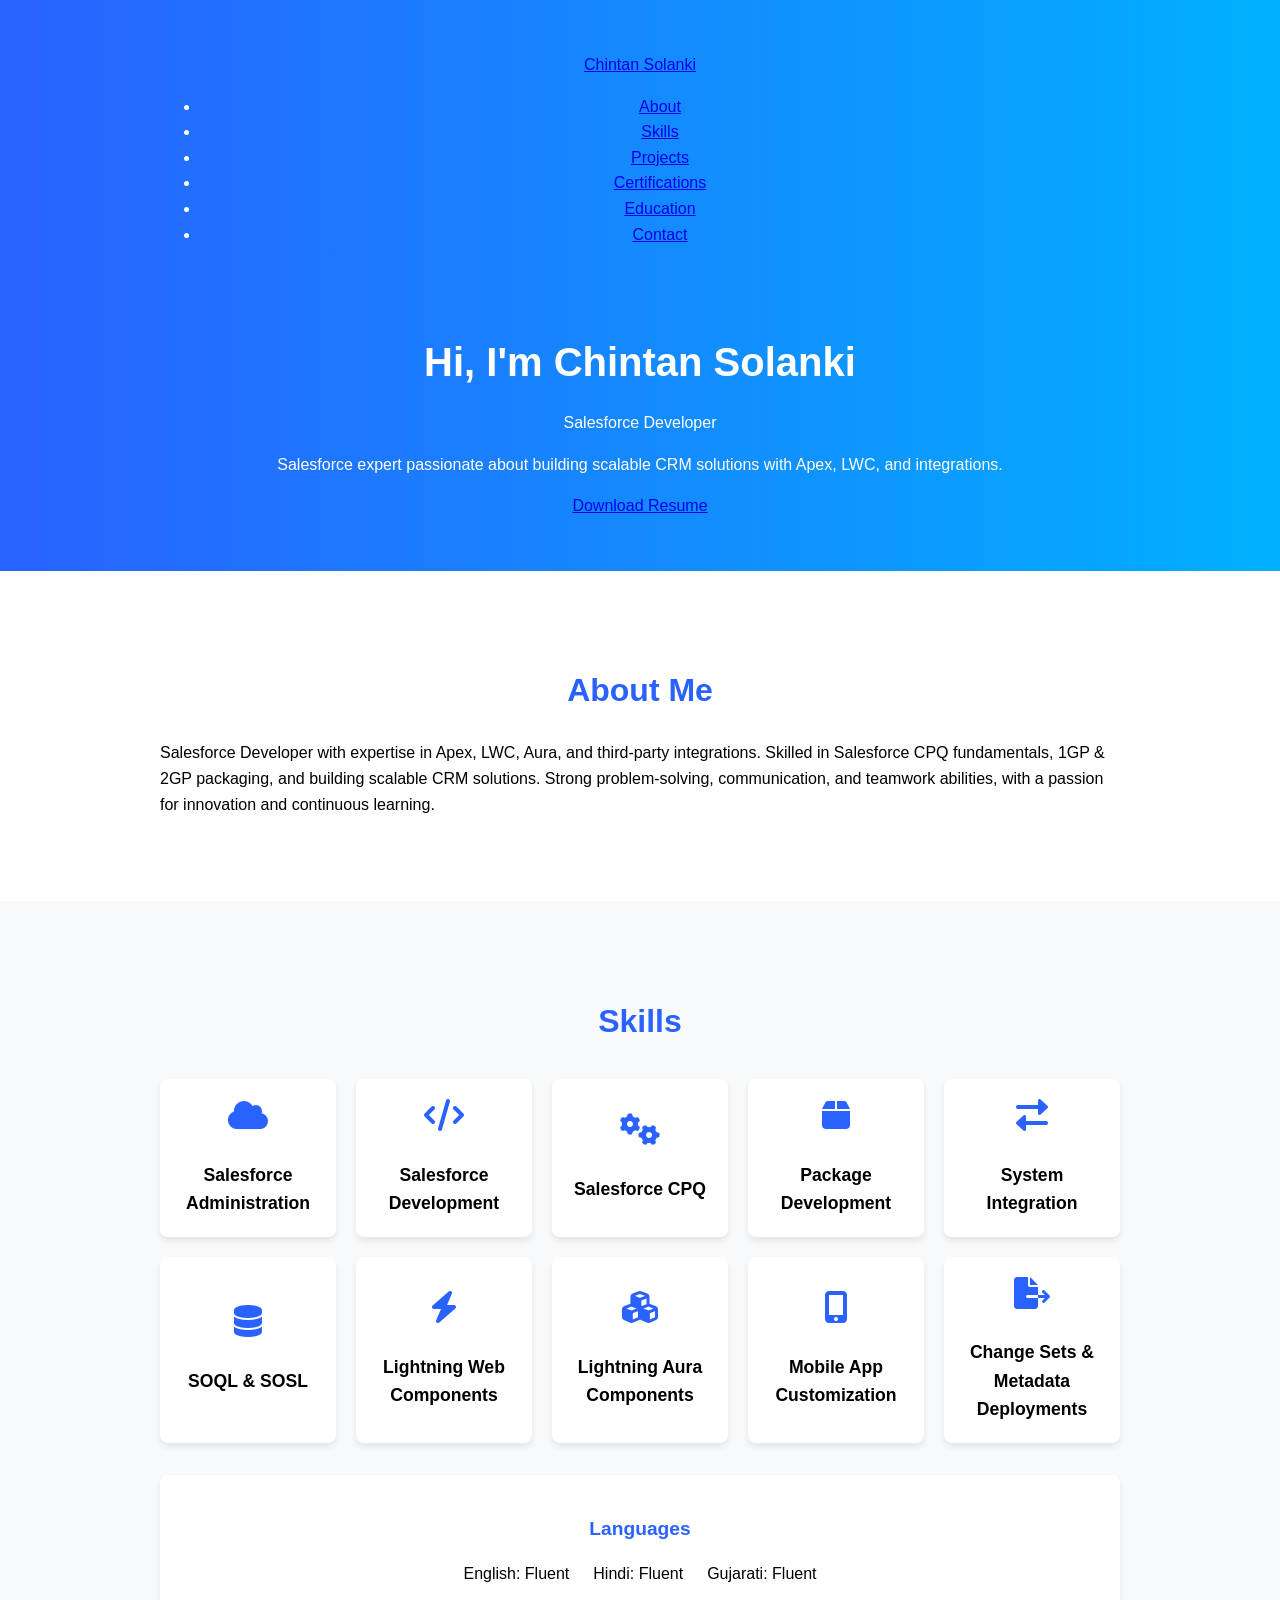
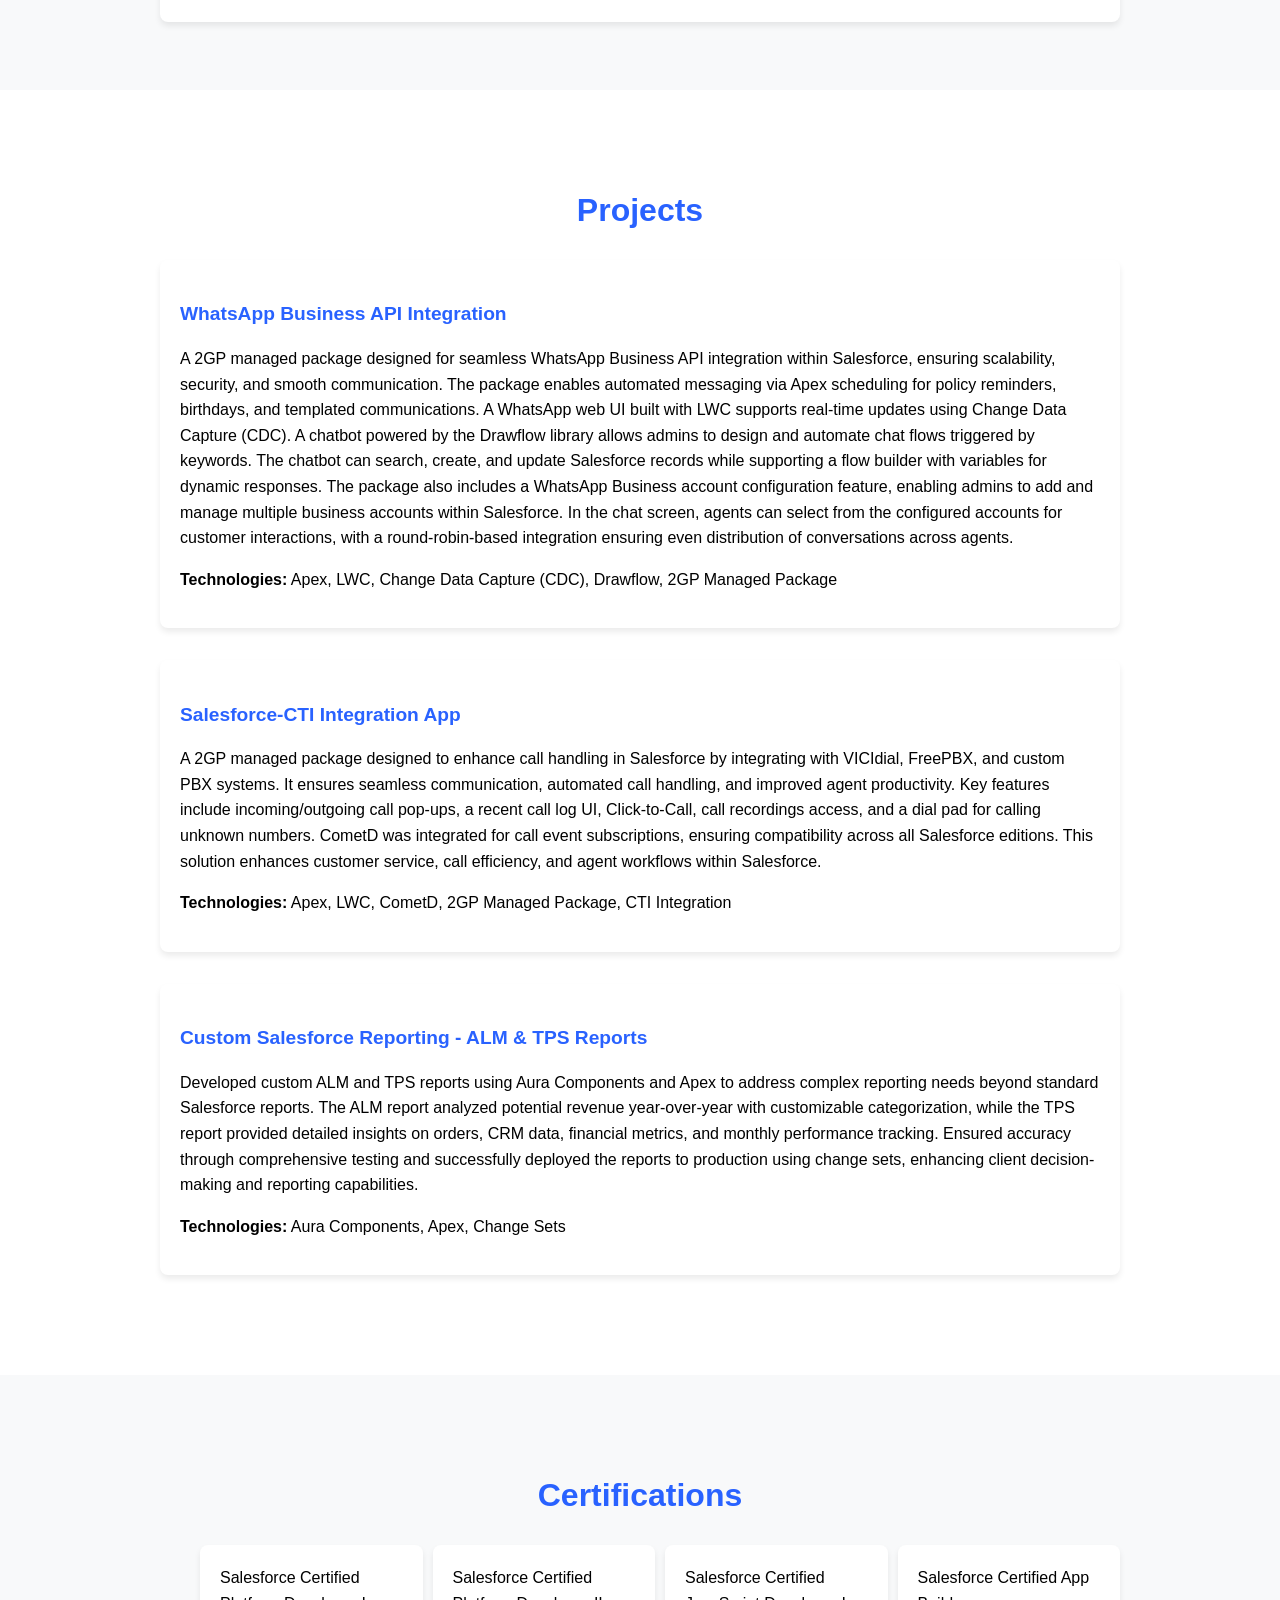
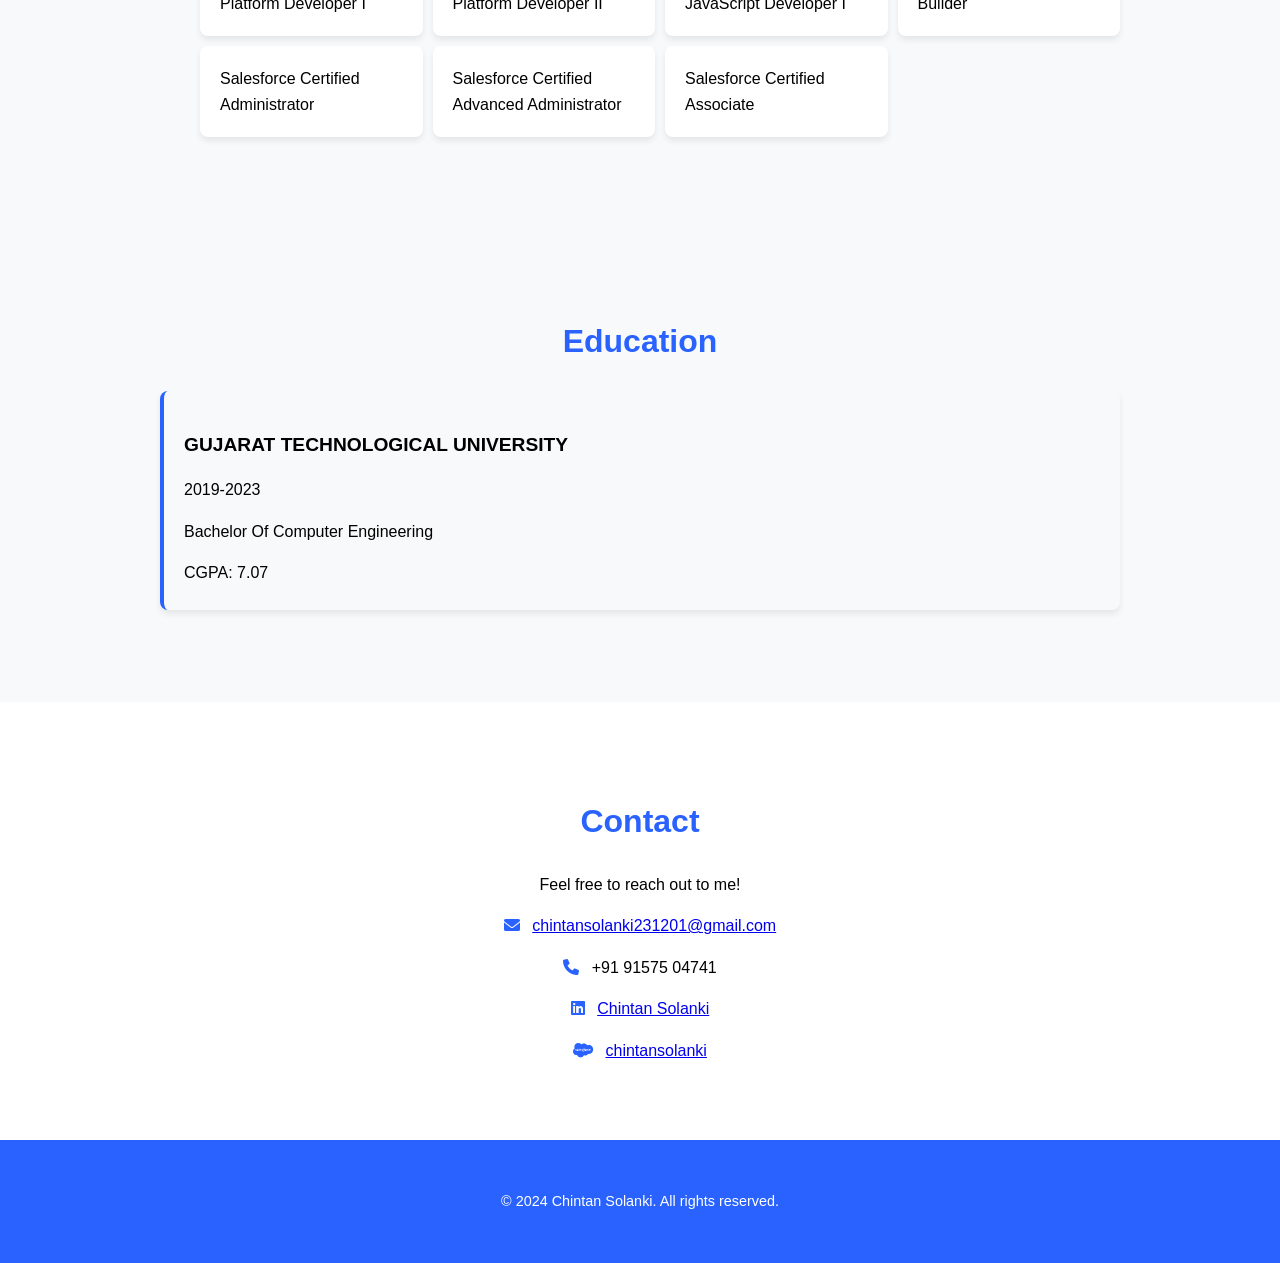
==== commit 1347f934: "Updated header" ====
--- a/index.html
+++ b/index.html
@@ -14,7 +14,7 @@
 
     <body>
 
-        <header>
+        <!-- <header>
             <div class="container">
                 <h1>Chintan Solanki</h1>
                 <div class="tagline-container">
@@ -22,6 +22,34 @@
                     <p class="tagline">Developer</p>
                 </div>
                 <a href="documents/resume.pdf" target="_blank" class="resume-button">Download Resume</a>
+            </div>
+        </header> -->
+
+        <header>
+            <nav class="top-nav">
+                <div class="container">
+                    <a href="#" class="logo">Chintan Solanki</a>
+                    <ul>
+                        <li><a href="#about">About</a></li>
+                        <li><a href="#skills">Skills</a></li>
+                        <li><a href="#projects">Projects</a></li>
+                        <li><a href="#certifications">Certifications</a></li>
+                        <li><a href="#education">Education</a></li>
+                        <li><a href="#contact">Contact</a></li>
+                    </ul>
+                </div>
+            </nav>
+            <div class="hero">
+                <div class="container">
+                    <div class="hero-content">
+                        <h1>Hi, I'm Chintan Solanki</h1>
+                        <p class="hero-subtitle">Salesforce Developer</p>
+                        <p class="hero-intro">
+                            Salesforce expert passionate about building scalable CRM solutions with Apex, LWC, and integrations.
+                        </p>
+                        <a href="ChintanSolanki.pdf" target="_blank" class="resume-button hero-button">Download Resume</a>
+                    </div>
+                    </div>
             </div>
         </header>
 
@@ -132,8 +160,8 @@
                     <div class="education-item">
                         <h3>GUJARAT TECHNOLOGICAL UNIVERSITY</h3>
                         <p>2019-2023</p>
+                        <p>Bachelor Of Computer Engineering</p>
                         <p>CGPA: 7.07</p>
-                        <p>Bachelor Of Computer Engineering</p>
                     </div>
                 </div>
             </section>
--- a/css/style.css
+++ b/css/style.css
@@ -1,276 +1,253 @@
-/* Reset some default styles */
-body, h1, h2, h3, p, ul, li {
-    margin: 0;
-    padding: 0;
-}
-
+/* General Reset and Container */
 body {
     font-family: 'Open Sans', sans-serif;
     line-height: 1.6;
-    background-color: #f4f6fb;
-    color: #333;
+    margin: 0;
+    padding: 0;
 }
 
 .container {
-    max-width: 960px;
+    max-width: 960px; /* Or your preferred max-width */
     margin: 0 auto;
     padding: 20px;
 }
 
-/* Header Styles */
+/* Header */
 header {
-    /* background-color: #2962ff; */
+    background: linear-gradient(to right, #2962ff, #00b0ff);
     color: white;
-    padding: 1rem 0;
-    height: 240px;
-    text-align: center;
-    position: relative;
-    overflow: hidden;
-}
-
-header .container {
-    background: none;
-    padding: 1rem 20px;
-    margin: 0 auto;
-    position: relative;
-    z-index: 2;
-    /* Test Background should be gone */
-    /* background-color: rgba(255, 0, 0, 0.2); */
-}
-
-/* About Section Styles */
-.about-section {
-    padding: 2rem 0;
-}
-
-.about-section h2 {
+    padding: 2rem 0; /* Increased padding for better spacing */
+    text-align: center;
+}
+
+header h1 {
+    font-size: 2.5rem;
+    margin-bottom: 0.5rem;
+}
+
+header .tagline {
+    font-size: 1.2rem;
+    font-weight: 300;
+}
+
+.tagline-container {
+    display: flex;
+    align-items: center;
+    gap: 8px;
+    justify-content: center; /* Changed from justify-self */
+}
+
+.tagline-container i {
+    font-size: 5rem;
+}
+
+.cta-button {
+    display: inline-block;
+    padding: 0.75rem 1.5rem;
+    background-color: #00b0ff;
+    color: white;
+    text-decoration: none;
+    border-radius: 5px;
+    margin-top: 1rem;
+    transition: background-color 0.3s ease;
+}
+
+.cta-button:hover {
+    background-color: #0091ea;
+}
+
+/* Main Sections - Consistent Styling */
+main section {
+    padding: 3rem 0; /* Consistent padding top and bottom */
+}
+
+main h2 {
     font-size: 2rem;
-    margin-bottom: 1rem;
-    color: #2962ff;
-    text-align: center;
-}
-
-.about-section p {
-    font-size: 1.1rem;
-    line-height: 1.8;
-}
-
-/* Skills Section Styles */
-.skills-section {
-    padding: 2rem 0;
-    background-color: #fff;
-}
-
-.skills-section h2 {
-    font-size: 2rem;
-    margin-bottom: 1rem;
-    color: #2962ff;
-    text-align: center;
-}
-
+    margin-bottom: 1.5rem; /* Increased spacing under headings */
+    color: #2962ff;
+    text-align: center;
+}
+
+/* Section Backgrounds - A More Subtle Approach */
+.about-section,
+.projects-section,
+.contact-section {
+    background-color: white;
+}
+
+.skills-section,
+.certifications-section,
+.education-section {
+    background-color: #f8f9fa; /* A very light gray for subtle contrast */
+}
+
+/* Consistent Box Styling (Skills, Languages, Certifications) */
+.skill-item,
+.languages,
+.certifications-section li {
+    background-color: white;
+    padding: 1.25rem; /* Consistent padding */
+    border-radius: 8px; /* Slightly more rounded */
+    box-shadow: 0 4px 6px rgba(0, 0, 0, 0.08); /* Softer shadow */
+}
+
+/* Skills Section */
 .skills-grid {
     display: grid;
-    grid-template-columns: repeat(auto-fit, minmax(200px, 1fr));
-    gap: 1rem;
+    grid-template-columns: repeat(auto-fit, minmax(150px, 1fr));
+    gap: 20px;
+    text-align: center;
+    margin-top: 2rem;
 }
 
 .skill-item {
-    background-color: #fff;
+    display: flex;
+    flex-direction: column;
+    align-items: center;
+    justify-content: center;
+}
+
+.skill-item i {
+    font-size: 2rem;
+    color: #2962ff;
+    margin-bottom: 0.75rem; /* Added spacing below icon */
+}
+
+.skill-item h3 {
+    font-size: 1.1rem; /* Adjusted heading size */
+    margin-bottom: 0;   /* Removed extra margin */
+}
+
+/* Languages Section - Integrated Style */
+.languages {
+    margin-top: 2rem;
+    text-align: center;
+}
+
+.languages h3 {
+    font-size: 1.2rem; /* Adjusted heading size */
+    color: #2962ff;
+    margin-bottom: 1rem;
+}
+
+.languages ul {
+    list-style: none;
+    padding: 0;
+    display: flex;
+    gap: 1.5rem;
+    justify-content: center;
+    align-items: center;
+}
+
+.languages li {
+    font-size: 1rem;
+}
+
+/* Education Section */
+.education-section {
+    padding: 3rem 0;
+}
+
+.education-item {
+    margin-bottom: 1.5rem;
+    padding: 1.25rem;
+    border-left: 0.25rem solid #2962ff;
+    border-radius: 8px;
+    box-shadow: 0 4px 6px rgba(0, 0, 0, 0.08);
+}
+
+.education-item h3 {
+    font-size: 1.2rem;
+    margin-bottom: 0.5rem;
+}
+
+.education-item p {
+    margin-bottom: 0.25rem;
+    font-size: 1rem;
+}
+
+/* Projects Section */
+.projects-section {
+    padding: 3rem 0;
+}
+
+.project-item {
+    margin-bottom: 2rem;
     padding: 1.25rem;
     border-radius: 8px;
     box-shadow: 0 4px 6px rgba(0, 0, 0, 0.08);
-    text-align: center;
-}
-
-.skill-item i {
-    font-size: 2rem;
+}
+
+.project-item h3 {
+    font-size: 1.2rem;
     color: #2962ff;
     margin-bottom: 0.75rem;
 }
 
-.skill-item h3 {
-    font-size: 1.1rem;
-    margin-bottom: 0;
-}
-
-/* Style for Language Skill Item  */
-.skill-item-languages {
-    grid-column: 1 / -1;   /* Span full width */
-    text-align: left;        /* Left-align the text */
-}
-
-.skill-item-languages h3 {
-    font-size: 1.2rem;
-    color: #2962ff;
-    margin-bottom: 0.5rem;
-}
-
-.skill-item-languages p {
-    font-size: 1rem;
-    margin: 0;  /* Reset default paragraph margin */
-}
-
-/* Languages Styles (if you keep this separate) */
-.languages {
-    margin-top: 2rem;
-}
-
-.languages h3 {
-    font-size: 1.5rem;
-    color: #2962ff;
-    margin-bottom: 1rem;
-}
-
-.languages ul {
-    list-style: none;
-}
-
-.languages li {
-    font-size: 1.1rem;
-    padding: 0.5rem 0;
-}
-
-/* Projects Section Styles */
-.projects-section {
-    padding: 2rem 0;
-    background-color: #f0f0f0;
-}
-
-.projects-section h2 {
-    font-size: 2rem;
-    margin-bottom: 1rem;
-    color: #2962ff;
-    text-align: center;
-}
-
-.project-item {
-    background-color: #fff;
-    padding: 1.25rem;
-    border-radius: 8px;
-    box-shadow: 0 4px 6px rgba(0, 0, 0, 0.08);
-    margin-bottom: 1.5rem;
-}
-
-.project-item h3 {
-    font-size: 1.3rem;
-    color: #2962ff;
-    margin-bottom: 0.5rem;
-}
-
 .project-item p {
-    font-size: 1.1rem;
-    line-height: 1.7;
-}
-
-/* Certifications Section Styles */
+    font-size: 1rem;
+}
+
+/* Certifications Section */
 .certifications-section {
-    padding: 2rem 0;
-    background-color: #fff;
-}
-
-.certifications-section h2 {
-    font-size: 2rem;
-    margin-bottom: 1rem;
-    color: #2962ff;
-    text-align: center;
+    padding: 3rem 0;
 }
 
 .certifications-section ul {
     list-style: none;
     display: grid;
-    grid-template-columns: repeat(auto-fit, minmax(250px, 1fr));
-    gap: 0.5rem;
-}
-
-.certifications-section li {
-    font-size: 1.1rem;
-    padding: 0.75rem;
-    background-color: #e2f3ff;
-    border-radius: 4px;
-    text-align: center;
-}
-
-/* Education Section Styles */
-.education-section {
-    padding: 2rem 0;
-    background-color: #f0f0f0;
-}
-
-.education-section h2 {
-    font-size: 2rem;
-    margin-bottom: 1rem;
-    color: #2962ff;
-    text-align: center;
-}
-
-.education-item {
-    background-color: #fff;
-    padding: 1.25rem;
-    border-radius: 8px;
-    box-shadow: 0 4px 6px rgba(0, 0, 0, 0.08);
-    margin-bottom: 1.5rem;
-}
-
-.education-item h3 {
-    font-size: 1.3rem;
-    color: #2962ff;
-    margin-bottom: 0.5rem;
-}
-
-.education-item p {
-    font-size: 1.1rem;
-    line-height: 1.7;
-    margin: 0.25rem 0;
-}
-
-/* Contact Section Styles */
+    grid-template-columns: repeat(auto-fit, minmax(200px, 1fr));
+    gap: 10px;
+}
+
+/* Contact Section */
 .contact-section {
-    padding: 2rem 0;
-    background-color: #fff;
-}
-
-.contact-section h2 {
-    font-size: 2rem;
-    margin-bottom: 1rem;
-    color: #2962ff;
-    text-align: center;
+    padding: 3rem 0;
 }
 
 .contact-details {
-    font-size: 1.1rem;
-    line-height: 1.8;
+    margin-top: 1rem;
     text-align: center;
 }
 
 .contact-details p {
     margin-bottom: 0.5rem;
-}
-
-.contact-details a {
-    color: #2962ff;
-    text-decoration: none;
-}
-
-.contact-details a:hover {
-    text-decoration: underline;
-}
-
-/* Font Awesome Icons */
-.fas, .fab {
+    font-size: 1rem;
+}
+
+.contact-details i {
     margin-right: 0.5rem;
+    color: #2962ff;
+}
+
+/* Footer */
+footer {
+    background-color: #2962ff;
+    color: white;
+    text-align: center;
+    padding: 1rem 0;
+    font-size: 0.9rem;
 }
 
 /* Responsive Design */
 @media (max-width: 768px) {
+    .container {
+        padding: 10px;
+    }
+
+    header h1 {
+        font-size: 2rem;
+    }
+
     .skills-grid {
-        grid-template-columns: 1fr; /* Single column on smaller screens */
+        grid-template-columns: repeat(auto-fit, minmax(100px, 1fr));
     }
 
     .certifications-section ul {
         grid-template-columns: 1fr;
     }
 
-    .skill-item-languages {
-        grid-column: 1 / 1;  /* Reset to single column */
+    .languages ul {
+        flex-direction: column;
     }
 }
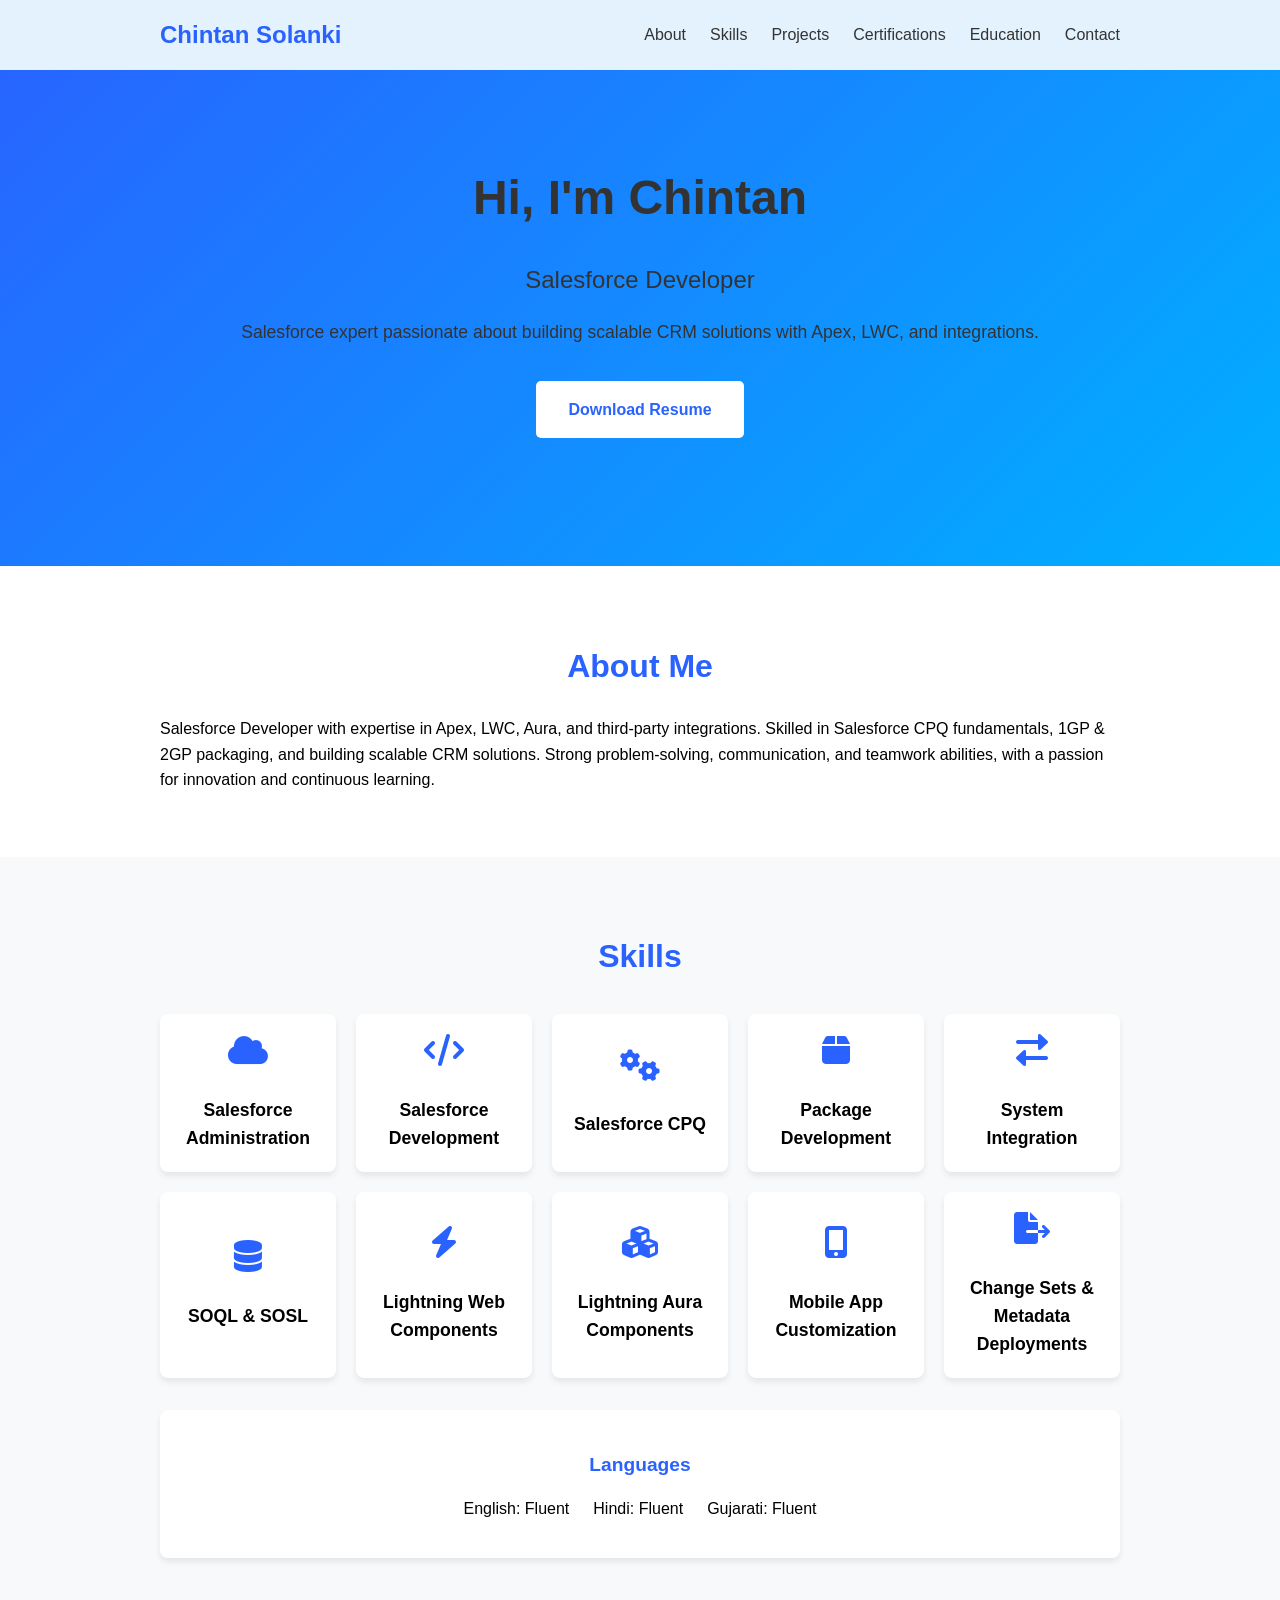
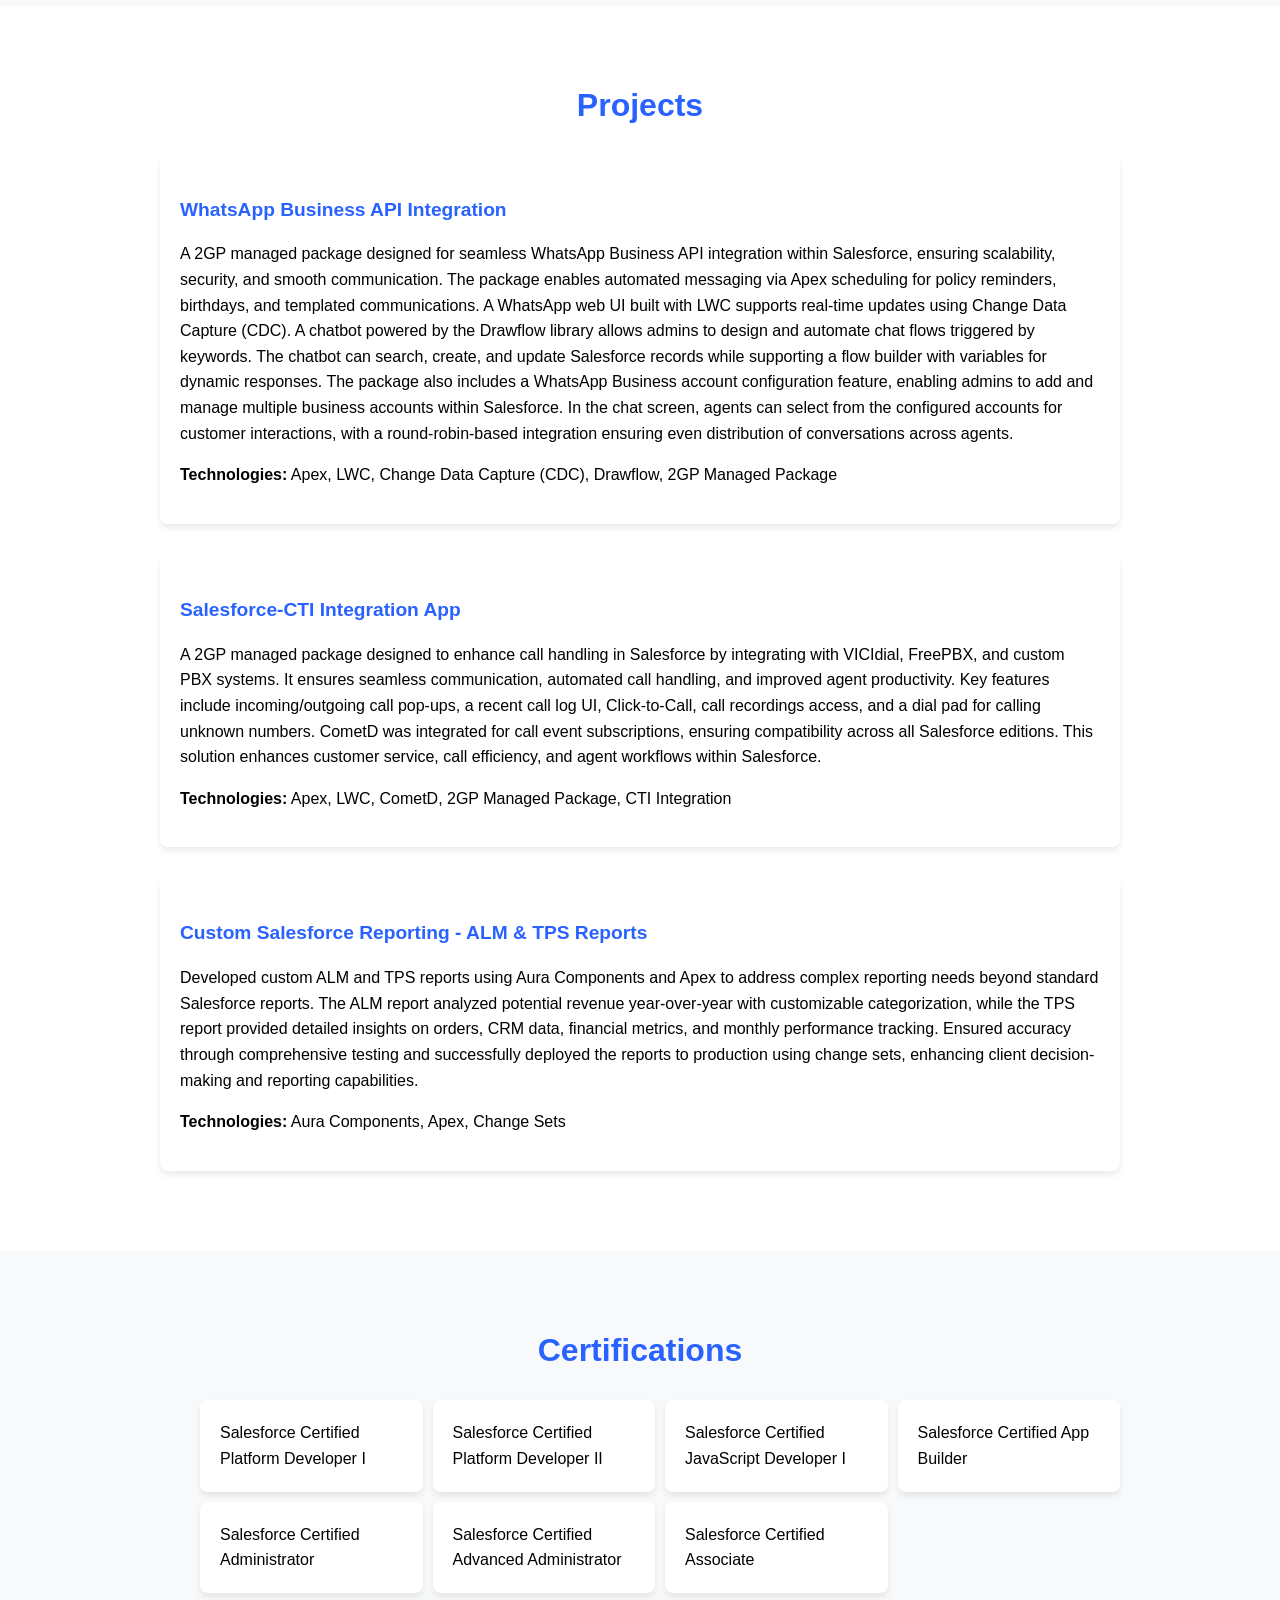
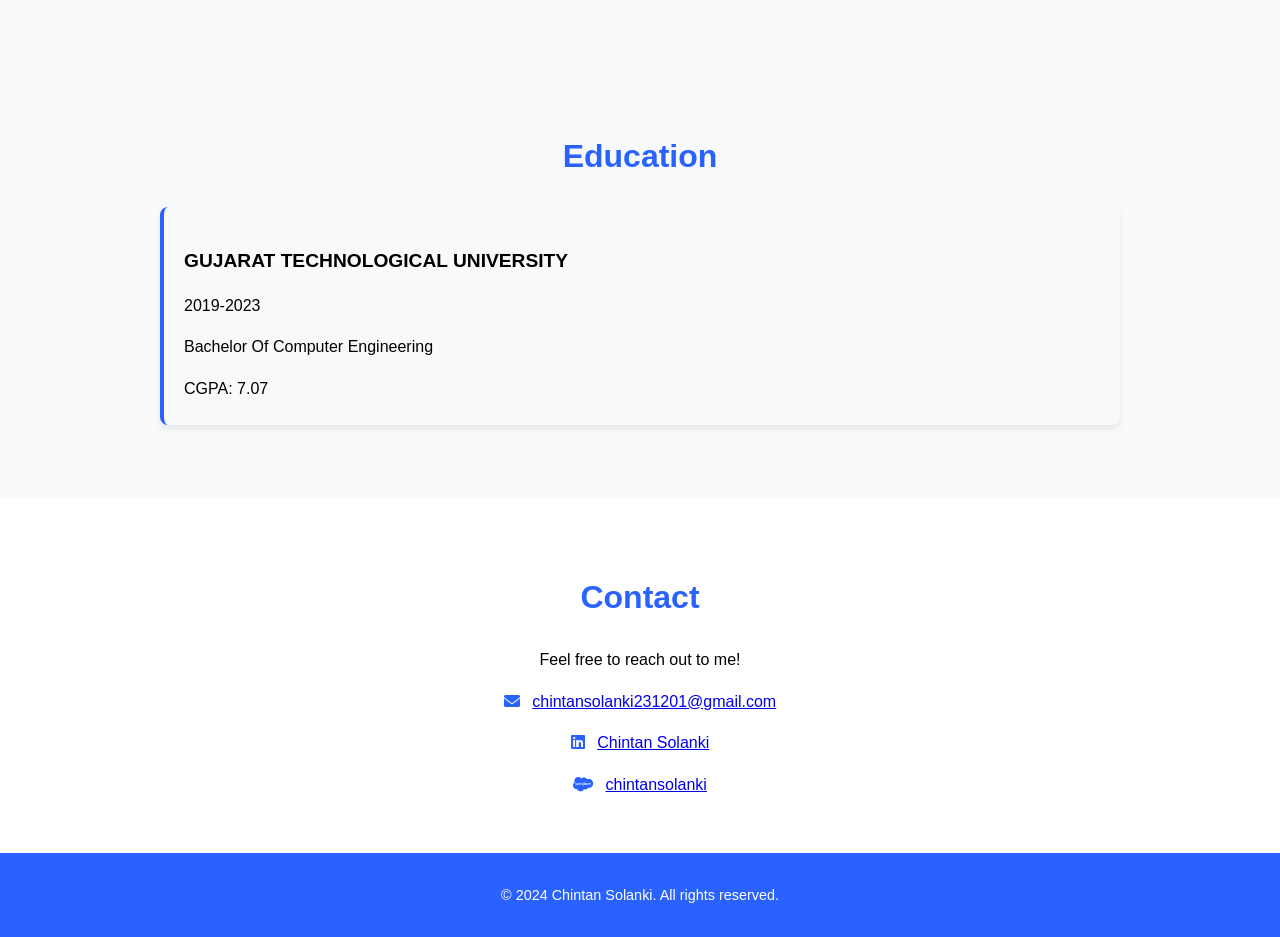
==== commit f8683b5f: "Padding update of Container" ====
--- a/index.html
+++ b/index.html
@@ -13,17 +13,6 @@
     </head>
 
     <body>
-
-        <!-- <header>
-            <div class="container">
-                <h1>Chintan Solanki</h1>
-                <div class="tagline-container">
-                    <i class="fa-brands fa-salesforce"></i>
-                    <p class="tagline">Developer</p>
-                </div>
-                <a href="documents/resume.pdf" target="_blank" class="resume-button">Download Resume</a>
-            </div>
-        </header> -->
 
         <header>
             <nav class="top-nav">
@@ -42,7 +31,7 @@
             <div class="hero">
                 <div class="container">
                     <div class="hero-content">
-                        <h1>Hi, I'm Chintan Solanki</h1>
+                        <h1>Hi, I'm Chintan</h1>
                         <p class="hero-subtitle">Salesforce Developer</p>
                         <p class="hero-intro">
                             Salesforce expert passionate about building scalable CRM solutions with Apex, LWC, and integrations.
@@ -172,7 +161,7 @@
                     <div class="contact-details">
                         <p>Feel free to reach out to me!</p>
                         <p><i class="fas fa-envelope"></i> <a href="mailto:chintansolanki231201@gmail.com">chintansolanki231201@gmail.com</a></p>
-                        <p><i class="fas fa-phone"></i> +91 91575 04741</p>
+                        <!-- <p><i class="fas fa-phone"></i> +91 91575 04741</p> -->
                         <p><i class="fab fa-linkedin"></i> <a href="https://www.linkedin.com/in/Chintan Solanki" target="_blank">Chintan Solanki</a></p>
                         <p><i class="fab fa-salesforce"></i> <a href="https://trailblazer.salesforce.com/me/chintansolanki" target="_blank">chintansolanki</a></p>
                     </div>
--- a/css/style.css
+++ b/css/style.css
@@ -9,52 +9,132 @@
 .container {
     max-width: 960px; /* Or your preferred max-width */
     margin: 0 auto;
-    padding: 20px;
-}
-
-/* Header */
+    padding: 0 20px;
+}
+
+/* Header - Top Navigation Bar */
 header {
-    background: linear-gradient(to right, #2962ff, #00b0ff);
+    /* We'll style the header's parts separately */
+    /* No background or padding here initially */
+    color: #333; /* Dark color for header text */
+    text-align: center;
+}
+
+.top-nav {
+    background-color: #e3f2fd; /* Light blue nav background */
+    color: #333; /* Dark color for nav text */
+    padding: 1rem 0;
+    position: fixed;
+    top: 0;
+    left: 0;
+    width: 100%;
+    z-index: 100;
+}
+
+.top-nav .container {
+    display: flex;
+    justify-content: space-between;
+    align-items: center;
+}
+
+.top-nav .logo {
+    font-size: 1.5rem;
+    font-weight: bold;
+    color: #2962ff; /* Primary blue for logo */
+    text-decoration: none;
+}
+
+.top-nav ul {
+    list-style: none;
+    display: flex;
+    margin: 0;
+    padding: 0;
+}
+
+.top-nav ul li {
+    margin-left: 1.5rem;
+}
+
+.top-nav ul li a {
+    color: #333; /* Dark color for nav links */
+    text-decoration: none;
+    transition: color 0.3s ease;
+}
+
+.top-nav ul li a:hover {
+    color: #00b0ff; /* Lighter blue for link hover */
+}
+
+/* Header - Hero Section */
+.hero {
+    background: linear-gradient(135deg, #2962ff, #00b0ff); /* Example gradient background */
     color: white;
-    padding: 2rem 0; /* Increased padding for better spacing */
-    text-align: center;
-}
-
-header h1 {
-    font-size: 2.5rem;
+    padding: 6rem 0;
+    text-align: center;
+}
+
+.hero .container {
+    display: flex;
+    justify-content: center;
+    align-items: center;
+    gap: 2rem;
+}
+
+.hero-content {
+    flex: 1;
+    padding: 2rem;
+}
+
+.hero h1 {
+    font-size: 3rem;
     margin-bottom: 0.5rem;
-}
-
-header .tagline {
-    font-size: 1.2rem;
+    color: #333; /* Dark color for hero heading */
+}
+
+.hero-subtitle {
+    font-size: 1.5rem;
     font-weight: 300;
-}
-
-.tagline-container {
-    display: flex;
-    align-items: center;
-    gap: 8px;
-    justify-content: center; /* Changed from justify-self */
-}
-
-.tagline-container i {
-    font-size: 5rem;
-}
-
-.cta-button {
+    margin-bottom: 1rem;
+    color: #333; /* Dark color for hero subtitle */
+}
+
+.hero-intro {
+    font-size: 1.1rem;
+    line-height: 1.8;
+    margin-bottom: 2rem;
+    color: #333; /* Dark color for hero intro */
+}
+
+.hero-button {
     display: inline-block;
-    padding: 0.75rem 1.5rem;
+    padding: 1rem 2rem;
+    background-color: white;
+    color: #2962ff;
+    text-decoration: none;
+    border-radius: 5px;
+    font-weight: bold;
+    transition: background-color 0.3s ease, color 0.3s ease;
+}
+
+.hero-button:hover {
     background-color: #00b0ff;
     color: white;
-    text-decoration: none;
-    border-radius: 5px;
-    margin-top: 1rem;
-    transition: background-color 0.3s ease;
-}
-
-.cta-button:hover {
-    background-color: #0091ea;
-}
+}
+
+/* Optional Hero Image */
+.hero-image {
+    flex: 0 0 300px;
+    border-radius: 10px;
+    overflow: hidden;
+    box-shadow: 0 8px 16px rgba(0, 0, 0, 0.1);
+}
+
+.hero-image img {
+    display: block;
+    width: 100%;
+    height: auto;
+}
+
 
 /* Main Sections - Consistent Styling */
 main section {
